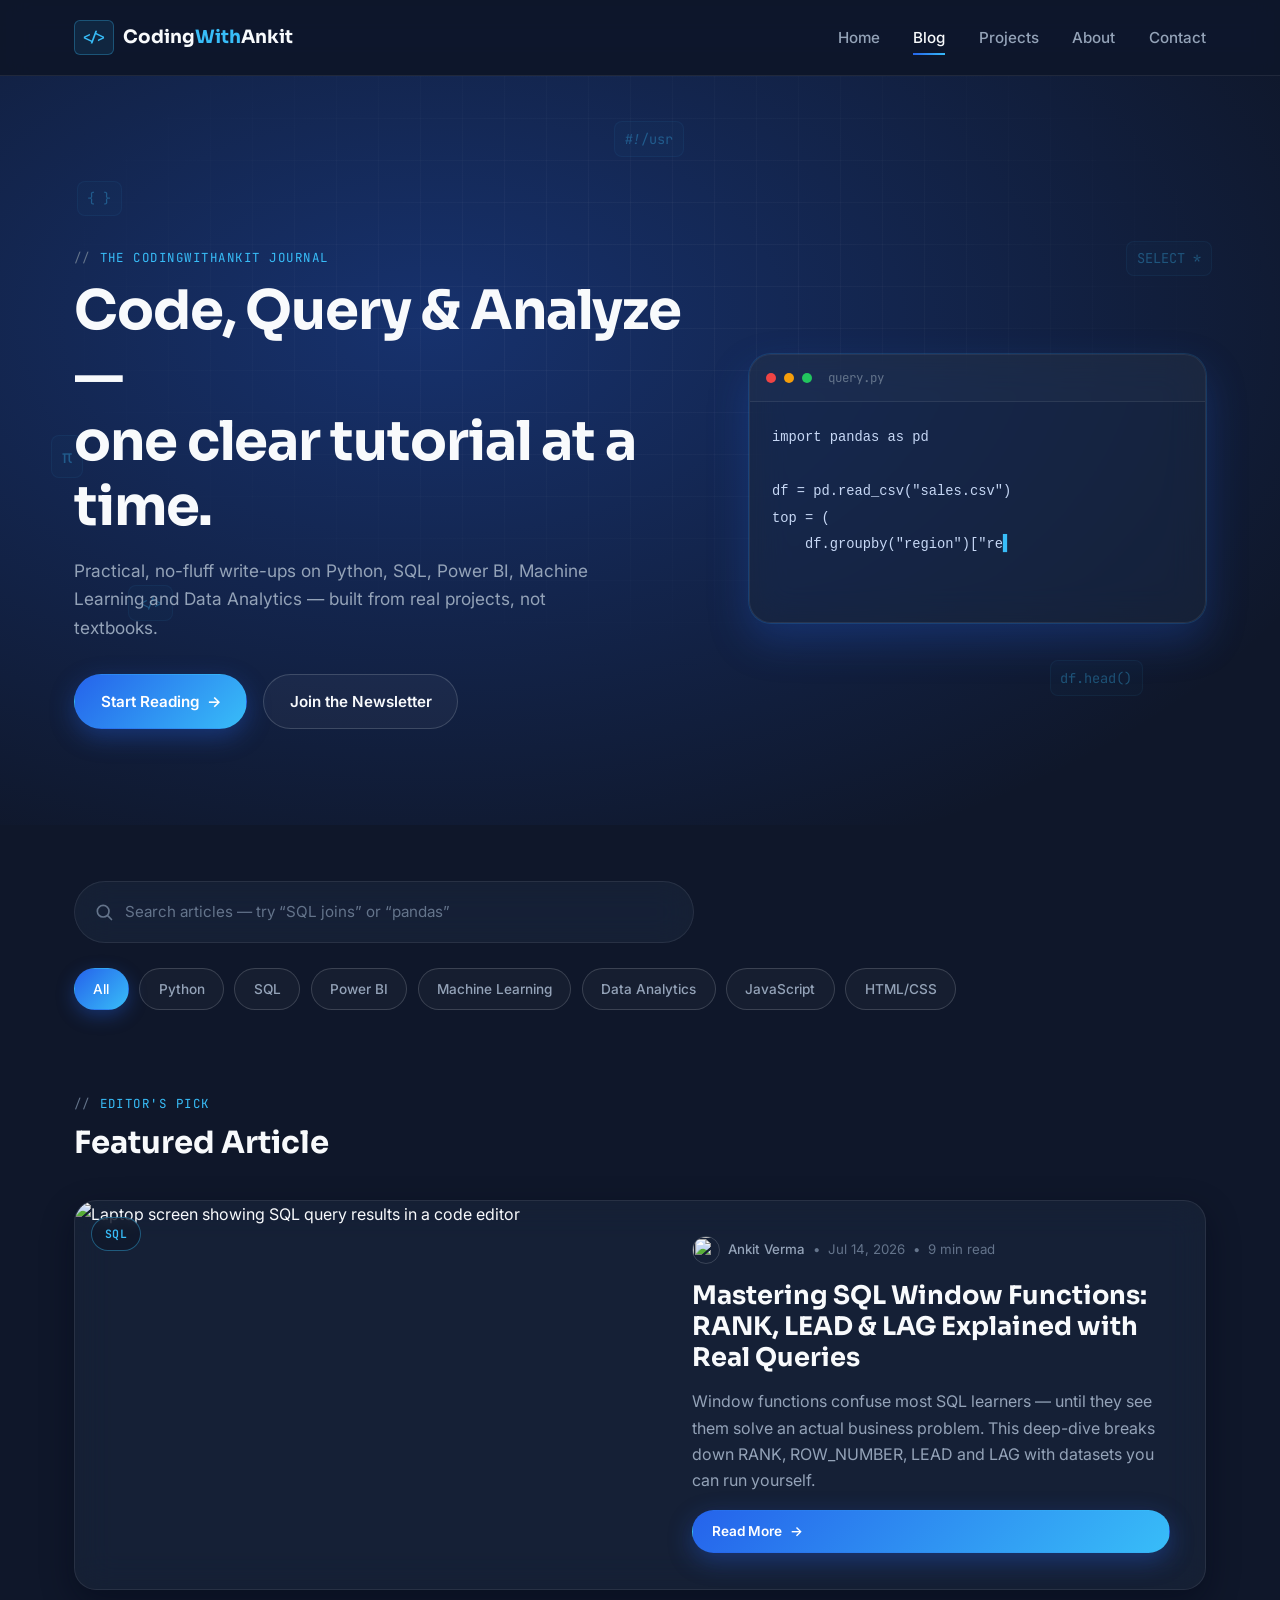
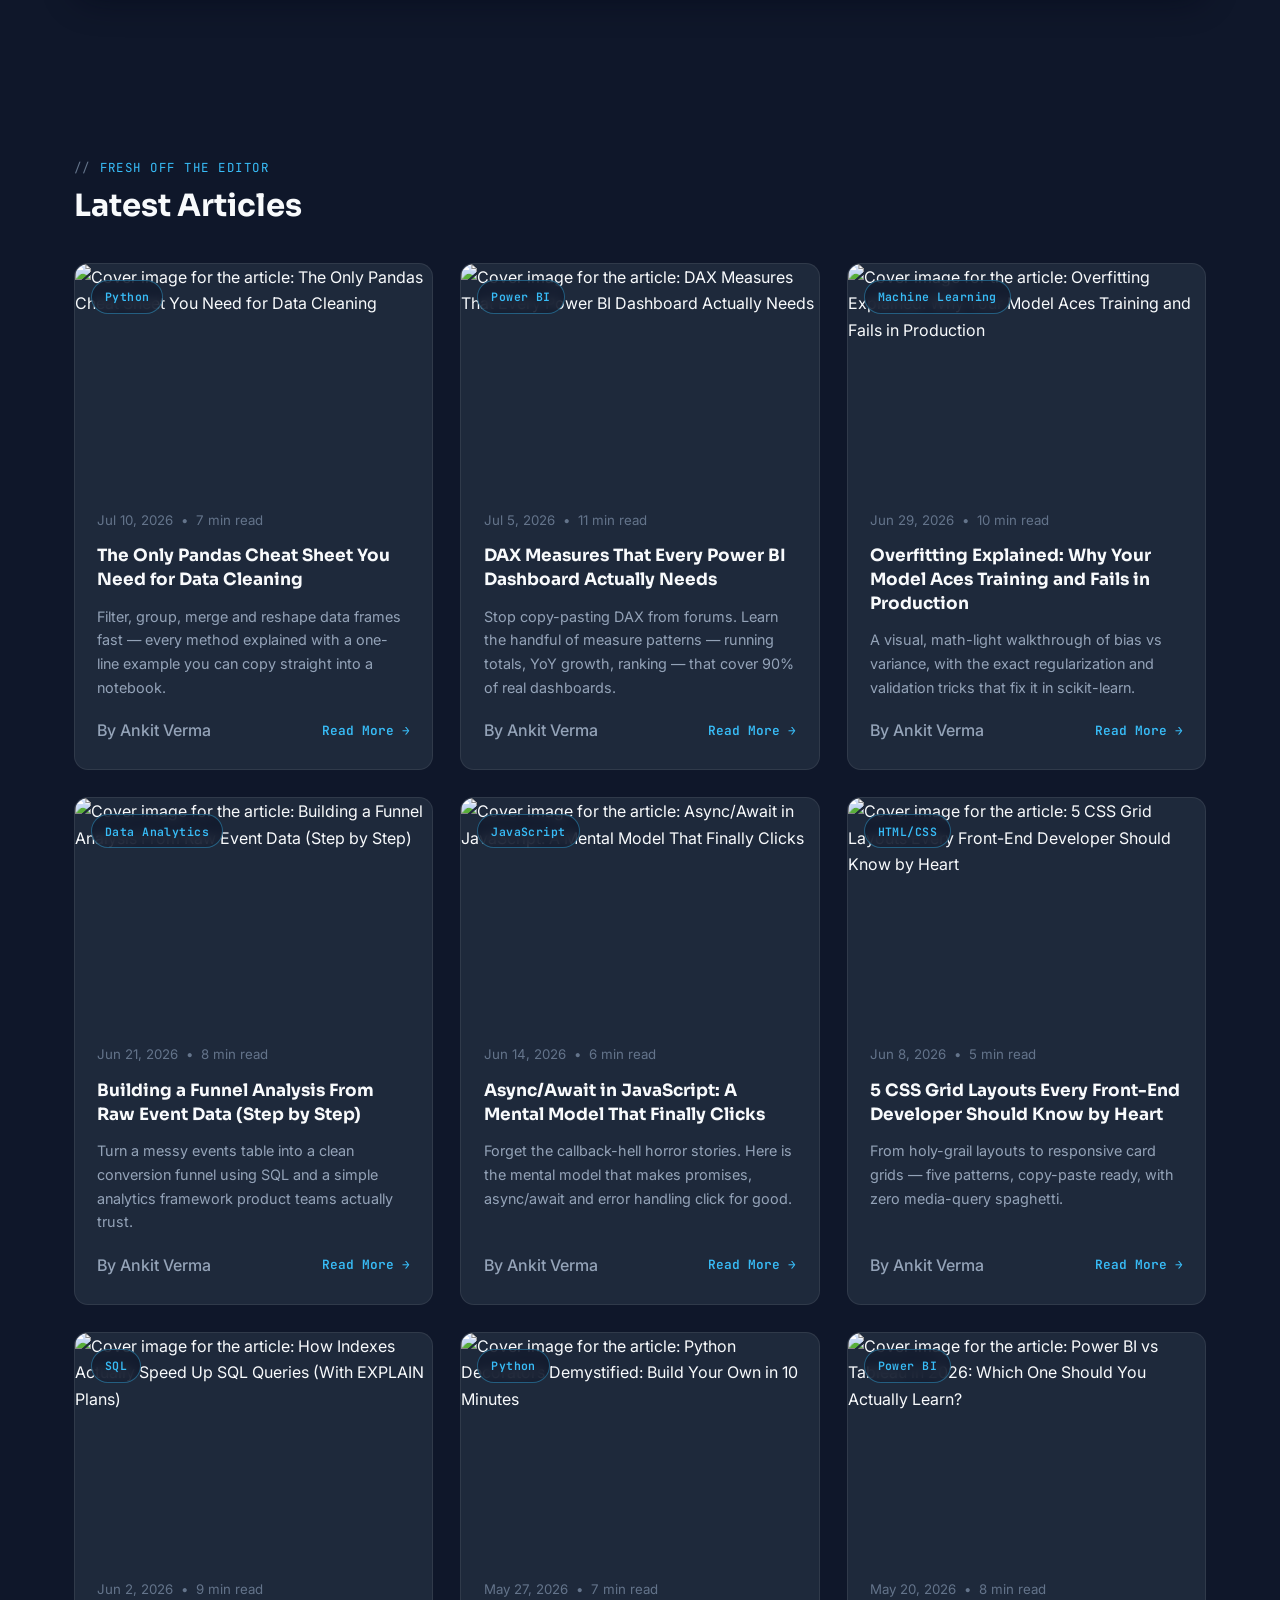
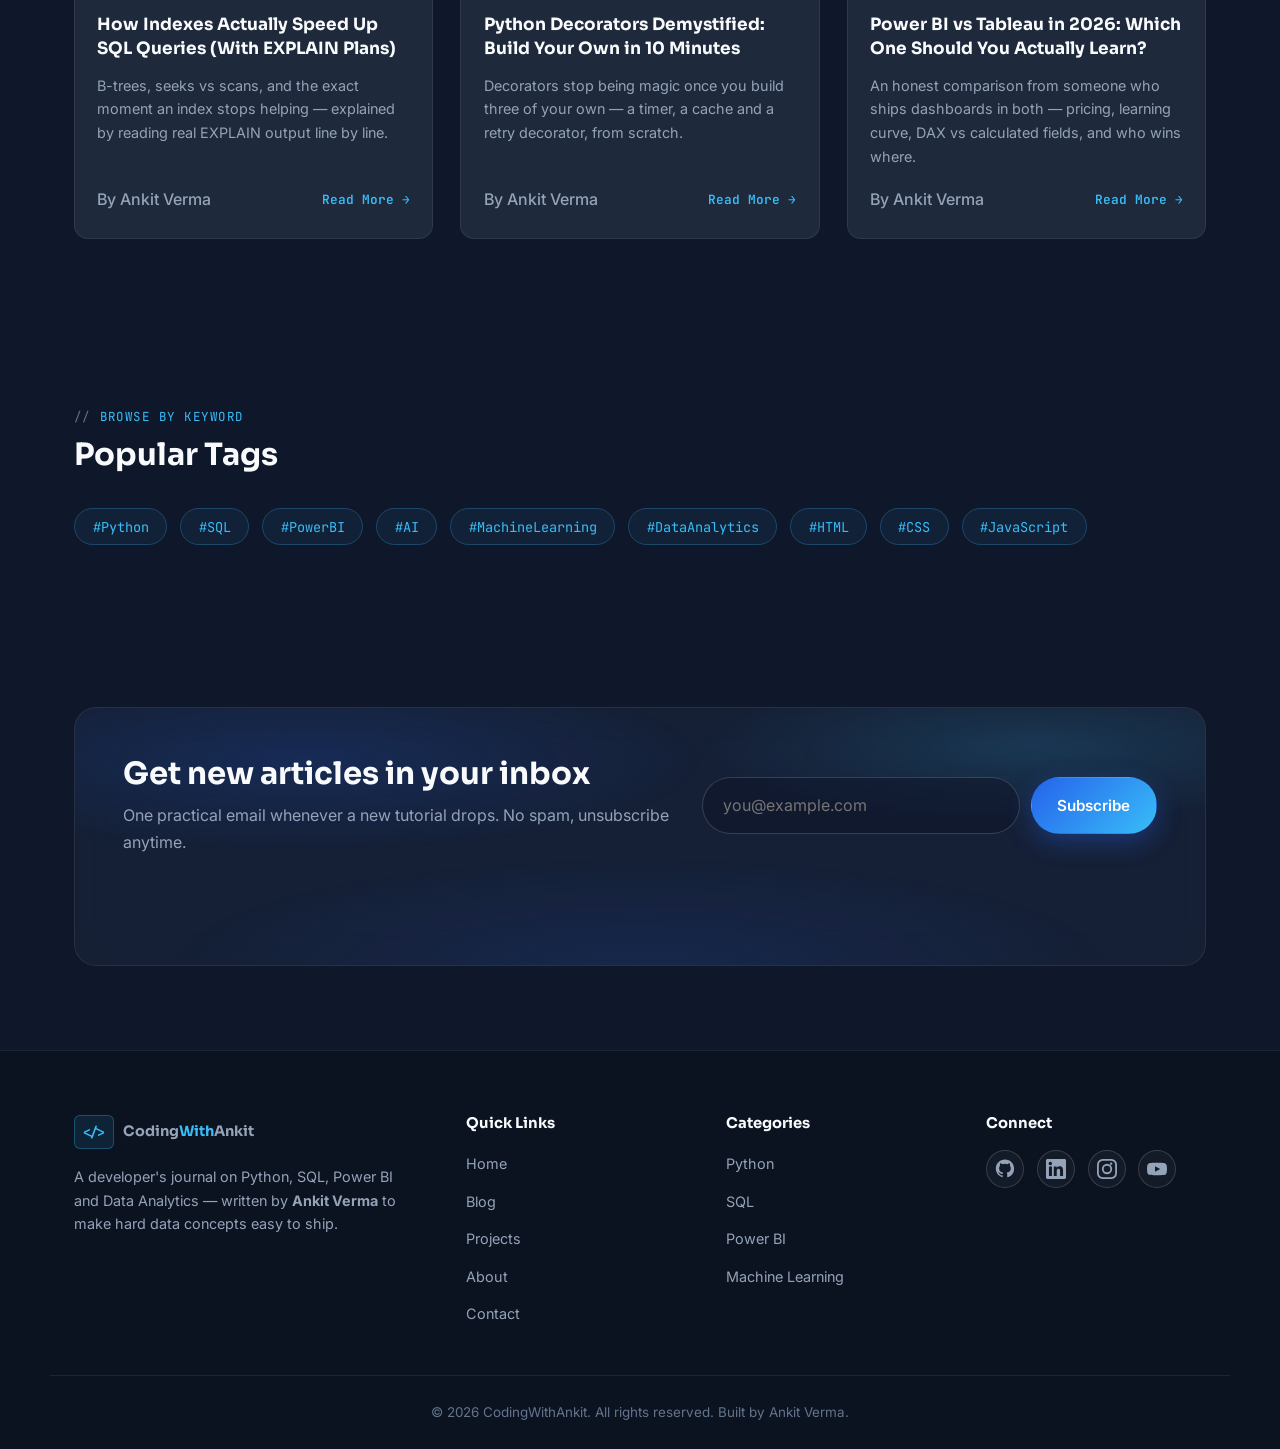
==== blog/index.html @ f90fdca0 "Add professional blog homepage with SEO optimization" ====
<!DOCTYPE html>
<html lang="en">
<head>
  <meta charset="UTF-8">
  <meta name="viewport" content="width=device-width, initial-scale=1.0">

  <!-- ============ Primary SEO ============ -->
  <title>CodingWithAnkit Blog — Python, SQL, Power BI & Data Analytics Tutorials</title>
  <meta name="description" content="CodingWithAnkit Blog by Ankit Verma — in-depth, practical tutorials on Python, SQL, Power BI, Machine Learning, Data Analytics, JavaScript and HTML/CSS for developers and data professionals.">
  <meta name="keywords" content="CodingWithAnkit, Ankit Verma, Python tutorials, SQL tutorials, Power BI, Machine Learning, Data Analytics, JavaScript, HTML CSS, coding blog, data science blog">
  <meta name="author" content="Ankit Verma">
  <meta name="robots" content="index, follow">
  <link rel="canonical" href="https://codingwithankit-portfolio.netlify.app/blog/">

  <!-- ============ Open Graph ============ -->
  <meta property="og:type" content="website">
  <meta property="og:site_name" content="CodingWithAnkit">
  <meta property="og:title" content="CodingWithAnkit Blog — Python, SQL, Power BI & Data Analytics Tutorials">
  <meta property="og:description" content="Practical, no-fluff tutorials on Python, SQL, Power BI, Machine Learning, Data Analytics, JavaScript and HTML/CSS — written by Ankit Verma.">
  <meta property="og:url" content="https://codingwithankit-portfolio.netlify.app/blog/">
  <meta property="og:image" content="https://codingwithankit-portfolio.netlify.app/images/og-image.png">
  <meta property="og:locale" content="en_US">

  <!-- ============ Twitter Cards ============ -->
  <meta name="twitter:card" content="summary_large_image">
  <meta name="twitter:title" content="CodingWithAnkit Blog — Python, SQL, Power BI & Data Analytics Tutorials">
  <meta name="twitter:description" content="Practical, no-fluff tutorials on Python, SQL, Power BI, Machine Learning, Data Analytics, JavaScript and HTML/CSS — written by Ankit Verma.">
  <meta name="twitter:image" content="https://codingwithankit-portfolio.netlify.app/assets/og-cover.jpg">

  <!-- ============ Schema Ready (JSON-LD) ============ -->
  <!-- Populate @graph with real post data at build time for rich results -->
  <script type="application/ld+json">
  {
    "@context": "https://schema.org",
    "@type": "Blog",
    "name": "CodingWithAnkit Blog",
    "url": "https://codingwithankit-portfolio.netlify.app/blog/",
    "author": {
      "@type": "Person",
      "name": "Ankit Verma"
    },
    "publisher": {
      "@type": "Organization",
      "name": "CodingWithAnkit",
      "url": "https://codingwithankit-portfolio.netlify.app"
    },
    "description": "Practical tutorials on Python, SQL, Power BI, Machine Learning, Data Analytics, JavaScript and HTML/CSS."
  }
  </script>

  <!-- ============ Fonts & Icons ============ -->
  <link rel="preconnect" href="https://fonts.googleapis.com">
  <link rel="preconnect" href="https://fonts.gstatic.com" crossorigin>
  <link href="https://fonts.googleapis.com/css2?family=Sora:wght@400;500;600;700;800&family=Inter:wght@400;500;600;700&family=JetBrains+Mono:wght@400;500;600&display=swap" rel="stylesheet">
  <link rel="icon" type="image/svg+xml" href="data:image/svg+xml,<svg xmlns=%22http://www.w3.org/2000/svg%22 viewBox=%220 0 100 100%22><text y=%22.9em%22 font-size=%2290%22>⌘</text></svg>">

  <link rel="stylesheet" href="style.css">
</head>
<body>

  <!-- Skip link for accessibility -->
  <a class="skip-link" href="#main-content">Skip to main content</a>

  <!-- ================= NAVBAR ================= -->
  <header class="navbar" id="navbar">
    <div class="navbar__inner container">
      <a href="../index.html" class="navbar__logo">
        <span class="navbar__logo-icon" aria-hidden="true">&lt;/&gt;</span>
        <span class="navbar__logo-text">Coding<span class="text-accent">With</span>Ankit</span>
      </a>

      <nav class="navbar__nav" id="primaryNav" aria-label="Primary">
        <ul class="navbar__menu">
          <li><a href="../index.html" class="navbar__link">Home</a></li>
          <li><a href="index.html" class="navbar__link is-active">Blog</a></li>
          <li><a href="../index.html#portfolio" class="navbar__link">Projects</a></li>
          <li><a href="../index.html#about" class="navbar__link">About</a></li>
          <li><a href="../index.html#contact" class="navbar__link">Contact</a></li>
        </ul>
      </nav>

      <button class="navbar__toggle" id="navToggle" aria-label="Toggle menu" aria-expanded="false" aria-controls="primaryNav">
        <span></span><span></span><span></span>
      </button>
    </div>
  </header>

  <main id="main-content">

    <!-- ================= HERO ================= -->
    <section class="hero" aria-labelledby="hero-heading">
      <div class="hero__bg" aria-hidden="true">
        <div class="hero__gradient"></div>
        <div class="hero__grid"></div>
        <span class="floating-icon fi-1" aria-hidden="true">{ }</span>
        <span class="floating-icon fi-2" aria-hidden="true">&lt;/&gt;</span>
        <span class="floating-icon fi-3" aria-hidden="true">SELECT *</span>
        <span class="floating-icon fi-4" aria-hidden="true">df.head()</span>
        <span class="floating-icon fi-5" aria-hidden="true">π</span>
        <span class="floating-icon fi-6" aria-hidden="true">#!/usr</span>
      </div>

      <div class="container hero__inner">
        <div class="hero__content">
          <p class="eyebrow reveal">The CodingWithAnkit Journal</p>
          <h1 id="hero-heading" class="hero__title reveal">
            Code, Query &amp; Analyze —<br> one clear tutorial at a time.
          </h1>
          <p class="hero__subtitle reveal">
            Practical, no-fluff write-ups on Python, SQL, Power BI, Machine Learning
            and Data Analytics — built from real projects, not textbooks.
          </p>
          <div class="hero__cta reveal">
            <a href="#latest" class="btn btn--primary">Start Reading <span aria-hidden="true">→</span></a>
            <a href="#newsletter" class="btn btn--ghost">Join the Newsletter</a>
          </div>
        </div>

        <div class="hero__panel reveal" aria-hidden="true">
          <div class="terminal glass">
            <div class="terminal__bar">
              <span class="dot dot--red"></span><span class="dot dot--yellow"></span><span class="dot dot--green"></span>
              <span class="terminal__title">query.py</span>
            </div>
            <pre class="terminal__body"><code id="typedCode"></code><span class="terminal__cursor">▌</span></pre>
          </div>
        </div>
      </div>
    </section>

    <!-- ================= SEARCH + CATEGORIES ================= -->
    <section class="explore container" aria-labelledby="explore-heading">
      <h2 id="explore-heading" class="visually-hidden">Search and filter articles</h2>

      <div class="search-bar glass">
        <svg class="search-bar__icon" width="20" height="20" viewBox="0 0 24 24" fill="none" aria-hidden="true">
          <circle cx="11" cy="11" r="7" stroke="currentColor" stroke-width="2"/>
          <path d="M21 21l-4.3-4.3" stroke="currentColor" stroke-width="2" stroke-linecap="round"/>
        </svg>
        <input type="search" id="searchInput" class="search-bar__input" placeholder="Search articles — try “SQL joins” or “pandas”"
               aria-label="Search blog posts">
        <button type="button" class="search-bar__clear" id="searchClear" aria-label="Clear search" hidden>&times;</button>
      </div>

      <div class="categories" id="categoryList" role="tablist" aria-label="Filter posts by category">
        <button class="category-chip is-active" data-category="all" role="tab" aria-selected="true">All</button>
        <button class="category-chip" data-category="python" role="tab" aria-selected="false">Python</button>
        <button class="category-chip" data-category="sql" role="tab" aria-selected="false">SQL</button>
        <button class="category-chip" data-category="powerbi" role="tab" aria-selected="false">Power BI</button>
        <button class="category-chip" data-category="ml" role="tab" aria-selected="false">Machine Learning</button>
        <button class="category-chip" data-category="analytics" role="tab" aria-selected="false">Data Analytics</button>
        <button class="category-chip" data-category="javascript" role="tab" aria-selected="false">JavaScript</button>
        <button class="category-chip" data-category="htmlcss" role="tab" aria-selected="false">HTML/CSS</button>
      </div>

      <p id="noResults" class="no-results" hidden>No articles match your search. Try a different keyword.</p>
    </section>

    <!-- ================= FEATURED POST ================= -->
    <section class="section featured container" aria-labelledby="featured-heading">
      <div class="section__head reveal">
        <p class="eyebrow">Editor's Pick</p>
        <h2 id="featured-heading" class="section__title">Featured Article</h2>
      </div>

      <article class="featured-card glass reveal">
        <a href="/blog/mastering-sql-window-functions/" class="featured-card__media">
          <img src="https://images.unsplash.com/photo-1544256718-3bcf237f3974?auto=format&fit=crop&w=1200&q=60"
               alt="Laptop screen showing SQL query results in a code editor" loading="lazy" width="1200" height="800">
          <span class="badge badge--category">SQL</span>
        </a>
        <div class="featured-card__body">
          <div class="post-meta">
            <span class="post-meta__author">
              <img class="avatar" src="https://api.dicebear.com/7.x/initials/svg?seed=Ankit%20Verma&backgroundColor=2563EB" alt="" loading="lazy" width="28" height="28">
              Ankit Verma
            </span>
            <span class="post-meta__dot" aria-hidden="true">•</span>
            <time class="post-meta__date" datetime="2026-07-14">Jul 14, 2026</time>
            <span class="post-meta__dot" aria-hidden="true">•</span>
            <span class="post-meta__read">9 min read</span>
          </div>
          <h3 class="featured-card__title">
            <a href="/blog/mastering-sql-window-functions/">Mastering SQL Window Functions: RANK, LEAD &amp; LAG Explained with Real Queries</a>
          </h3>
          <p class="featured-card__desc">
            Window functions confuse most SQL learners — until they see them solve an actual business
            problem. This deep-dive breaks down RANK, ROW_NUMBER, LEAD and LAG with datasets you can
            run yourself.
          </p>
          <a href="/blog/mastering-sql-window-functions/" class="btn btn--primary btn--sm">Read More <span aria-hidden="true">→</span></a>
        </div>
      </article>
    </section>

    <!-- ================= LATEST ARTICLES ================= -->
    <section class="section latest container" id="latest" aria-labelledby="latest-heading">
      <div class="section__head reveal">
        <p class="eyebrow">Fresh off the editor</p>
        <h2 id="latest-heading" class="section__title">Latest Articles</h2>
      </div>

      <div class="grid" id="postsGrid">
        <!-- Cards are rendered by script.js from the postData array for easy search/filter -->
      </div>
    </section>

    <!-- ================= POPULAR TAGS ================= -->
    <section class="section tags container" aria-labelledby="tags-heading">
      <div class="section__head reveal">
        <p class="eyebrow">Browse by keyword</p>
        <h2 id="tags-heading" class="section__title">Popular Tags</h2>
      </div>
      <ul class="tag-cloud reveal">
        <li><a class="tag" href="/blog/tag/python/">#Python</a></li>
        <li><a class="tag" href="/blog/tag/sql/">#SQL</a></li>
        <li><a class="tag" href="/blog/tag/powerbi/">#PowerBI</a></li>
        <li><a class="tag" href="/blog/tag/ai/">#AI</a></li>
        <li><a class="tag" href="/blog/tag/machine-learning/">#MachineLearning</a></li>
        <li><a class="tag" href="/blog/tag/data-analytics/">#DataAnalytics</a></li>
        <li><a class="tag" href="/blog/tag/html/">#HTML</a></li>
        <li><a class="tag" href="/blog/tag/css/">#CSS</a></li>
        <li><a class="tag" href="/blog/tag/javascript/">#JavaScript</a></li>
      </ul>
    </section>

    <!-- ================= NEWSLETTER ================= -->
    <section class="section newsletter container" id="newsletter" aria-labelledby="newsletter-heading">
      <div class="newsletter__card glass reveal">
        <div class="newsletter__text">
          <h2 id="newsletter-heading" class="section__title">Get new articles in your inbox</h2>
          <p>One practical email whenever a new tutorial drops. No spam, unsubscribe anytime.</p>
        </div>
        <form class="newsletter__form" id="newsletterForm" novalidate>
          <label for="newsletterEmail" class="visually-hidden">Email address</label>
          <input type="email" id="newsletterEmail" name="email" placeholder="you@example.com" required
                 autocomplete="email" aria-describedby="newsletterMsg">
          <button type="submit" class="btn btn--primary">Subscribe</button>
        </form>
        <p id="newsletterMsg" class="newsletter__msg" role="status" aria-live="polite"></p>
      </div>
    </section>

  </main>

  <!-- ================= FOOTER ================= -->
  <footer class="footer">
    <div class="container footer__grid">
      <div class="footer__col footer__about">
        <a href="../index.html" class="navbar__logo">
          <span class="navbar__logo-icon" aria-hidden="true">&lt;/&gt;</span>
          <span class="navbar__logo-text">Coding<span class="text-accent">With</span>Ankit</span>
        </a>
        <p>A developer's journal on Python, SQL, Power BI and Data Analytics — written by
          <strong>Ankit Verma</strong> to make hard data concepts easy to ship.</p>
      </div>

      <nav class="footer__col" aria-labelledby="footer-links-heading">
        <h3 id="footer-links-heading">Quick Links</h3>
        <ul>
          <li><a href="../index.html">Home</a></li>
          <li><a href="index.html">Blog</a></li>
          <li><a href="../index.html#portfolio">Projects</a></li>
          <li><a href="../index.html#about">About</a></li>
          <li><a href="../index.html#contact">Contact</a></li>
        </ul>
      </nav>

      <div class="footer__col">
        <h3>Categories</h3>
        <ul>
          <li><a href="/blog/tag/python/">Python</a></li>
          <li><a href="/blog/tag/sql/">SQL</a></li>
          <li><a href="/blog/tag/powerbi/">Power BI</a></li>
          <li><a href="/blog/tag/machine-learning/">Machine Learning</a></li>
        </ul>
      </div>

      <div class="footer__col">
        <h3>Connect</h3>
        <div class="footer__socials">
          <a href="https://github.com/CodingwithAnkit-tech" target="_blank" rel="noopener noreferrer" aria-label="GitHub">
            <svg width="20" height="20" viewBox="0 0 24 24" fill="currentColor" aria-hidden="true"><path d="M12 .5C5.73.5.98 5.24.98 11.52c0 4.84 3.14 8.94 7.49 10.39.55.1.75-.24.75-.53 0-.26-.01-.94-.02-1.85-3.05.66-3.7-1.47-3.7-1.47-.5-1.27-1.22-1.61-1.22-1.61-.99-.68.08-.67.08-.67 1.1.08 1.68 1.13 1.68 1.13.98 1.68 2.57 1.2 3.2.92.1-.71.38-1.2.7-1.48-2.44-.28-5-1.22-5-5.43 0-1.2.43-2.18 1.13-2.94-.11-.28-.49-1.4.11-2.92 0 0 .92-.3 3.02 1.12a10.5 10.5 0 0 1 5.5 0c2.1-1.42 3.02-1.12 3.02-1.12.6 1.52.22 2.64.11 2.92.7.76 1.13 1.74 1.13 2.94 0 4.22-2.57 5.15-5.02 5.42.39.34.74 1.02.74 2.06 0 1.49-.01 2.68-.01 3.05 0 .29.2.64.76.53 4.34-1.45 7.48-5.55 7.48-10.39C23.02 5.24 18.27.5 12 .5Z"/></svg>
          </a>
          <a href="https://www.linkedin.com/in/codingwithankit " target="_blank" rel="noopener noreferrer" aria-label="LinkedIn">
            <svg width="20" height="20" viewBox="0 0 24 24" fill="currentColor" aria-hidden="true"><path d="M20.45 20.45h-3.56v-5.57c0-1.33-.02-3.04-1.85-3.04-1.86 0-2.15 1.45-2.15 2.94v5.67H9.34V9h3.41v1.56h.05c.48-.9 1.64-1.85 3.38-1.85 3.61 0 4.28 2.38 4.28 5.47v6.27ZM5.34 7.43a2.07 2.07 0 1 1 0-4.13 2.07 2.07 0 0 1 0 4.13ZM7.12 20.45H3.56V9h3.56v11.45ZM22.22 0H1.77C.8 0 0 .78 0 1.75v20.5C0 23.22.8 24 1.77 24h20.45c.98 0 1.78-.78 1.78-1.75V1.75C24 .78 23.2 0 22.22 0Z"/></svg>
          </a>
          <a href="https://www.instagram.com/instaman_100" target="_blank" rel="noopener noreferrer" aria-label="Instagram">
            <svg width="20" height="20" viewBox="0 0 24 24" fill="currentColor" aria-hidden="true"><path d="M12 2.16c3.2 0 3.58.01 4.85.07 1.17.05 1.8.25 2.23.41.56.22.96.48 1.38.9.42.42.68.82.9 1.38.16.42.36 1.06.41 2.23.06 1.27.07 1.65.07 4.85s-.01 3.58-.07 4.85c-.05 1.17-.25 1.8-.41 2.23-.22.56-.48.96-.9 1.38-.42.42-.82.68-1.38.9-.42.16-1.06.36-2.23.41-1.27.06-1.64.07-4.85.07s-3.58-.01-4.85-.07c-1.17-.05-1.8-.25-2.23-.41a3.75 3.75 0 0 1-1.38-.9 3.75 3.75 0 0 1-.9-1.38c-.16-.42-.36-1.06-.41-2.23-.06-1.27-.07-1.65-.07-4.85s.01-3.58.07-4.85c.05-1.17.25-1.8.41-2.23.22-.56.48-.96.9-1.38.42-.42.82-.68 1.38-.9.42-.16 1.06-.36 2.23-.41 1.27-.06 1.65-.07 4.85-.07ZM12 0C8.74 0 8.33.01 7.05.07 5.78.13 4.9.33 4.14.63c-.8.31-1.48.72-2.15 1.4-.68.67-1.09 1.36-1.4 2.15-.3.76-.5 1.64-.56 2.91C.01 8.33 0 8.74 0 12s.01 3.67.07 4.95c.06 1.27.26 2.15.56 2.91.31.8.72 1.48 1.4 2.15.67.68 1.36 1.09 2.15 1.4.76.3 1.64.5 2.91.56C8.33 23.99 8.74 24 12 24s3.67-.01 4.95-.07c1.27-.06 2.15-.26 2.91-.56.8-.31 1.48-.72 2.15-1.4.68-.67 1.09-1.35 1.4-2.15.3-.76.5-1.64.56-2.91.06-1.28.07-1.69.07-4.95s-.01-3.67-.07-4.95c-.06-1.27-.26-2.15-.56-2.91a5.9 5.9 0 0 0-1.4-2.15A5.88 5.88 0 0 0 19.86.63c-.76-.3-1.64-.5-2.91-.56C15.67.01 15.26 0 12 0Zm0 5.84A6.16 6.16 0 1 0 12 18.16 6.16 6.16 0 0 0 12 5.84Zm0 10.16a4 4 0 1 1 0-8 4 4 0 0 1 0 8Zm6.41-10.4a1.44 1.44 0 1 1-2.88 0 1.44 1.44 0 0 1 2.88 0Z"/></svg>
          </a>
          <a href="https://www.youtube.com/@codingwithankit123" target="_blank" rel="noopener noreferrer" aria-label="YouTube">
            <svg width="20" height="20" viewBox="0 0 24 24" fill="currentColor" aria-hidden="true"><path d="M23.5 7.19a3.02 3.02 0 0 0-2.12-2.14C19.5 4.5 12 4.5 12 4.5s-7.5 0-9.38.55A3.02 3.02 0 0 0 .5 7.19 31.6 31.6 0 0 0 0 12a31.6 31.6 0 0 0 .5 4.81 3.02 3.02 0 0 0 2.12 2.14C4.5 19.5 12 19.5 12 19.5s7.5 0 9.38-.55a3.02 3.02 0 0 0 2.12-2.14A31.6 31.6 0 0 0 24 12a31.6 31.6 0 0 0-.5-4.81ZM9.6 15.4V8.6L15.8 12l-6.2 3.4Z"/></svg>
          </a>
        </div>
      </div>
    </div>

    <div class="footer__bottom container">
      <p>&copy; <span id="year"></span> CodingWithAnkit. All rights reserved. Built by Ankit Verma.</p>
    </div>
  </footer>

  <button id="backToTop" class="back-to-top" aria-label="Back to top" hidden>
    <svg width="20" height="20" viewBox="0 0 24 24" fill="none" aria-hidden="true"><path d="M12 19V5M5 12l7-7 7 7" stroke="currentColor" stroke-width="2.2" stroke-linecap="round" stroke-linejoin="round"/></svg>
  </button>

  <script src="script.js"></script>
</body>
</html>
---- blog/style.css ----
/* ==========================================================================
   CodingWithAnkit — Blog Home
   Vanilla CSS3 — Design tokens, layout, components, motion
   ========================================================================== */

/* ---------- Design Tokens ---------- */
:root{
  /* Brand palette */
  --bg:            #0F172A;
  --bg-soft:       #0B1220;
  --primary:       #2563EB;
  --primary-dim:   #1D4ED8;
  --accent:        #38BDF8;
  --card:          #1E293B;
  --card-hover:    #24324a;
  --text:          #F8FAFC;
  --text-muted:    #94A3B8;
  --text-faint:    #64748B;
  --border:        rgba(248,250,252,0.08);
  --border-strong: rgba(248,250,252,0.16);

  /* Gradients */
  --grad-primary: linear-gradient(135deg, var(--primary) 0%, var(--accent) 100%);
  --grad-hero: radial-gradient(60% 60% at 20% 20%, rgba(37,99,235,0.35) 0%, rgba(37,99,235,0) 60%),
               radial-gradient(50% 50% at 85% 15%, rgba(56,189,248,0.30) 0%, rgba(56,189,248,0) 60%),
               radial-gradient(70% 70% at 50% 100%, rgba(37,99,235,0.25) 0%, rgba(37,99,235,0) 60%);

  /* Typography */
  --font-display: 'Sora', 'Segoe UI', sans-serif;
  --font-body: 'Inter', 'Segoe UI', sans-serif;
  --font-mono: 'JetBrains Mono', 'Courier New', monospace;

  /* Shape & elevation */
  --radius-sm: 8px;
  --radius-md: 14px;
  --radius-lg: 22px;
  --radius-pill: 999px;
  --shadow-sm: 0 4px 14px rgba(2, 6, 23, 0.35);
  --shadow-md: 0 12px 32px rgba(2, 6, 23, 0.45);
  --shadow-glow: 0 0 0 1px rgba(56,189,248,0.15), 0 18px 40px rgba(37,99,235,0.25);

  /* Layout */
  --container-w: 1180px;
  --nav-h: 76px;

  /* Motion */
  --ease: cubic-bezier(.22,.9,.31,1);
  --t-fast: .2s;
  --t-med: .4s;
  --t-slow: .8s;
}

/* ---------- Reset ---------- */
*, *::before, *::after{ box-sizing: border-box; }
html{ scroll-behavior: smooth; }
body{
  margin: 0;
  background: var(--bg);
  color: var(--text);
  font-family: var(--font-body);
  font-size: 16px;
  line-height: 1.65;
  -webkit-font-smoothing: antialiased;
  overflow-x: hidden;
}
img{ max-width: 100%; display: block; }
a{ color: inherit; text-decoration: none; }
ul{ list-style: none; margin: 0; padding: 0; }
button, input{ font: inherit; color: inherit; }
h1,h2,h3,h4{ font-family: var(--font-display); font-weight: 700; line-height: 1.2; margin: 0; }
p{ margin: 0; }

@media (prefers-reduced-motion: reduce){
  *, *::before, *::after{
    animation-duration: 0.001ms !important;
    animation-iteration-count: 1 !important;
    transition-duration: 0.001ms !important;
    scroll-behavior: auto !important;
  }
}

:focus-visible{
  outline: 2px solid var(--accent);
  outline-offset: 3px;
  border-radius: 4px;
}

.visually-hidden{
  position: absolute; width: 1px; height: 1px; padding: 0; margin: -1px;
  overflow: hidden; clip: rect(0,0,0,0); white-space: nowrap; border: 0;
}

.skip-link{
  position: absolute; top: -100px; left: 1rem; z-index: 999;
  background: var(--primary); color: #fff; padding: .7rem 1.2rem;
  border-radius: var(--radius-sm); transition: top var(--t-fast) var(--ease);
}
.skip-link:focus{ top: 1rem; }

.container{
  max-width: var(--container-w);
  margin-inline: auto;
  padding-inline: 24px;
}

/* ---------- Glassmorphism ---------- */
.glass{
  background: rgba(30, 41, 59, 0.55);
  backdrop-filter: blur(18px) saturate(140%);
  -webkit-backdrop-filter: blur(18px) saturate(140%);
  border: 1px solid var(--border);
}

/* ---------- Buttons ---------- */
.btn{
  display: inline-flex; align-items: center; gap: .5rem;
  padding: .85rem 1.6rem;
  border-radius: var(--radius-pill);
  font-weight: 600;
  font-size: .95rem;
  border: 1px solid transparent;
  cursor: pointer;
  transition: transform var(--t-fast) var(--ease), box-shadow var(--t-fast) var(--ease), background var(--t-fast) var(--ease), border-color var(--t-fast) var(--ease);
  white-space: nowrap;
}
.btn--primary{
  background: var(--grad-primary);
  color: #fff;
  box-shadow: 0 8px 24px rgba(37,99,235,0.35);
}
.btn--primary:hover{ transform: translateY(-2px); box-shadow: 0 14px 32px rgba(37,99,235,0.45); }
.btn--ghost{
  background: rgba(248,250,252,0.04);
  color: var(--text);
  border-color: var(--border-strong);
}
.btn--ghost:hover{ background: rgba(248,250,252,0.09); border-color: var(--accent); transform: translateY(-2px); }
.btn--sm{ padding: .6rem 1.2rem; font-size: .85rem; }

/* ---------- Eyebrow / section head ---------- */
.eyebrow{
  font-family: var(--font-mono);
  font-size: .78rem;
  letter-spacing: .12em;
  text-transform: uppercase;
  color: var(--accent);
  margin: 0 0 .6rem;
}
.eyebrow::before{ content: "// "; color: var(--text-faint); }

.section{ padding-block: 84px; }
.section__head{ margin-bottom: 2.4rem; max-width: 640px; }
.section__title{ font-size: clamp(1.6rem, 2.4vw, 2.1rem); }
.text-accent{ color: var(--accent); }

/* ==========================================================================
   NAVBAR
   ========================================================================== */
.navbar{
  position: sticky; top: 0; z-index: 100;
  height: var(--nav-h);
  display: flex; align-items: center;
  background: rgba(15, 23, 42, 0.72);
  backdrop-filter: blur(14px) saturate(140%);
  -webkit-backdrop-filter: blur(14px) saturate(140%);
  border-bottom: 1px solid var(--border);
  transition: background var(--t-fast) var(--ease), border-color var(--t-fast) var(--ease);
}
.navbar.is-scrolled{ background: rgba(11, 18, 32, 0.9); box-shadow: var(--shadow-sm); }

.navbar__inner{ display: flex; align-items: center; justify-content: space-between; width: 100%; }

.navbar__logo{ display: inline-flex; align-items: center; gap: .55rem; font-family: var(--font-display); font-weight: 700; font-size: 1.15rem; }
.navbar__logo-icon{
  font-family: var(--font-mono);
  font-size: .85rem;
  color: var(--accent);
  background: rgba(56,189,248,0.1);
  border: 1px solid rgba(56,189,248,0.3);
  padding: .3rem .45rem;
  border-radius: 6px;
}

.navbar__menu{ display: flex; align-items: center; gap: 2.1rem; }
.navbar__link{
  position: relative;
  font-size: .95rem; font-weight: 500; color: var(--text-muted);
  padding-block: 6px;
  transition: color var(--t-fast) var(--ease);
}
.navbar__link::after{
  content: ""; position: absolute; left: 0; bottom: -2px; height: 2px; width: 0;
  background: var(--grad-primary); transition: width var(--t-fast) var(--ease);
}
.navbar__link:hover, .navbar__link.is-active{ color: var(--text); }
.navbar__link:hover::after, .navbar__link.is-active::after{ width: 100%; }

.navbar__toggle{
  display: none; flex-direction: column; justify-content: center; gap: 5px;
  width: 40px; height: 40px; background: none; border: none; cursor: pointer;
}
.navbar__toggle span{
  display: block; width: 22px; height: 2px; background: var(--text);
  border-radius: 2px; transition: transform var(--t-fast) var(--ease), opacity var(--t-fast) var(--ease);
}
.navbar__toggle[aria-expanded="true"] span:nth-child(1){ transform: translateY(7px) rotate(45deg); }
.navbar__toggle[aria-expanded="true"] span:nth-child(2){ opacity: 0; }
.navbar__toggle[aria-expanded="true"] span:nth-child(3){ transform: translateY(-7px) rotate(-45deg); }

/* ==========================================================================
   HERO
   ========================================================================== */
.hero{
  position: relative;
  padding-top: calc(96px + var(--nav-h));
  padding-bottom: 96px;
  overflow: hidden;
}
.hero__bg{ position: absolute; inset: 0; z-index: 0; }
.hero__gradient{
  position: absolute; inset: -10%;
  background: var(--grad-hero);
  background-size: 180% 180%;
  animation: gradientDrift 16s ease-in-out infinite;
}
@keyframes gradientDrift{
  0%, 100%{ background-position: 0% 0%; }
  50%{ background-position: 100% 100%; }
}
.hero__grid{
  position: absolute; inset: 0;
  background-image:
    linear-gradient(rgba(248,250,252,0.035) 1px, transparent 1px),
    linear-gradient(90deg, rgba(248,250,252,0.035) 1px, transparent 1px);
  background-size: 42px 42px;
  mask-image: radial-gradient(60% 60% at 50% 30%, #000 20%, transparent 85%);
}

.floating-icon{
  position: absolute;
  font-family: var(--font-mono);
  font-size: .85rem;
  color: var(--accent);
  opacity: .35;
  background: rgba(56,189,248,0.06);
  border: 1px solid rgba(56,189,248,0.18);
  padding: .35rem .6rem;
  border-radius: 8px;
  animation: floatIcon 7s ease-in-out infinite;
}
.fi-1{ top: 14%; left: 6%; animation-delay: 0s; }
.fi-2{ top: 68%; left: 10%; animation-delay: 1.2s; }
.fi-3{ top: 22%; left: 88%; animation-delay: .6s; }
.fi-4{ top: 78%; left: 82%; animation-delay: 2s; }
.fi-5{ top: 48%; left: 4%; animation-delay: 1.6s; font-size: 1.1rem; }
.fi-6{ top: 6%; left: 48%; animation-delay: 2.4s; }
@keyframes floatIcon{
  0%, 100%{ transform: translateY(0) rotate(0deg); }
  50%{ transform: translateY(-16px) rotate(-2deg); }
}

.hero__inner{
  position: relative; z-index: 1;
  display: grid; grid-template-columns: 1.15fr .85fr; gap: 3.5rem;
  align-items: center;
}
.hero__title{
  font-size: clamp(2.2rem, 4.4vw, 3.4rem);
  letter-spacing: -0.02em;
  margin-bottom: 1.1rem;
}
.hero__subtitle{
  font-size: 1.08rem; color: var(--text-muted); max-width: 520px; margin-bottom: 2rem;
}
.hero__cta{ display: flex; gap: 1rem; flex-wrap: wrap; }

/* Terminal / signature element */
.terminal{
  border-radius: var(--radius-lg);
  box-shadow: var(--shadow-glow);
  overflow: hidden;
  animation: floatIcon 8s ease-in-out infinite;
}
.terminal__bar{
  display: flex; align-items: center; gap: 8px;
  padding: .8rem 1rem;
  border-bottom: 1px solid var(--border);
  background: rgba(255,255,255,0.02);
}
.dot{ width: 10px; height: 10px; border-radius: 50%; display: inline-block; }
.dot--red{ background: #EF4444; } .dot--yellow{ background: #F59E0B; } .dot--green{ background: #22C55E; }
.terminal__title{ margin-left: .5rem; font-family: var(--font-mono); font-size: .78rem; color: var(--text-faint); }
.terminal__body{
  margin: 0; padding: 1.4rem 1.4rem 2rem;
  font-family: var(--font-mono); font-size: .86rem; line-height: 1.8;
  color: #C7D8F5; min-height: 220px; white-space: pre-wrap; word-break: break-word;
}
.terminal__cursor{ color: var(--accent); animation: blink 1s step-start infinite; }
@keyframes blink{ 50%{ opacity: 0; } }

/* ==========================================================================
   SEARCH + CATEGORIES
   ========================================================================== */
.explore{ padding-top: 56px; display: flex; flex-direction: column; gap: 1.6rem; }

.search-bar{
  display: flex; align-items: center; gap: .7rem;
  border-radius: var(--radius-pill);
  padding: .2rem .4rem .2rem 1.2rem;
  max-width: 620px;
  transition: border-color var(--t-fast) var(--ease), box-shadow var(--t-fast) var(--ease);
}
.search-bar:focus-within{ border-color: var(--accent); box-shadow: 0 0 0 4px rgba(56,189,248,0.12); }
.search-bar__icon{ color: var(--text-faint); flex-shrink: 0; }
.search-bar__input{
  flex: 1; background: none; border: none; outline: none;
  color: var(--text); padding: .9rem 0; font-size: .95rem;
}
.search-bar__input::placeholder{ color: var(--text-faint); }
.search-bar__clear{
  background: rgba(248,250,252,0.08); border: none; color: var(--text-muted);
  width: 30px; height: 30px; border-radius: 50%; cursor: pointer; font-size: 1.1rem; line-height: 1;
  transition: background var(--t-fast) var(--ease);
}
.search-bar__clear:hover{ background: rgba(248,250,252,0.16); }

.categories{ display: flex; flex-wrap: wrap; gap: .65rem; }
.category-chip{
  background: rgba(248,250,252,0.03);
  border: 1px solid var(--border-strong);
  color: var(--text-muted);
  padding: .55rem 1.15rem;
  border-radius: var(--radius-pill);
  font-size: .85rem; font-weight: 500;
  cursor: pointer;
  transition: all var(--t-fast) var(--ease);
}
.category-chip:hover{ color: var(--text); border-color: var(--accent); }
.category-chip.is-active{
  background: var(--grad-primary); color: #fff; border-color: transparent;
  box-shadow: 0 6px 18px rgba(37,99,235,0.35);
}

.no-results{ color: var(--text-muted); font-style: italic; padding-block: 1.5rem; }

/* ==========================================================================
   FEATURED CARD
   ========================================================================== */
.featured-card{
  display: grid; grid-template-columns: 1.05fr 1fr;
  border-radius: var(--radius-lg);
  overflow: hidden;
  box-shadow: var(--shadow-md);
  transition: transform var(--t-med) var(--ease), box-shadow var(--t-med) var(--ease);
}
.featured-card:hover{ transform: translateY(-4px); box-shadow: var(--shadow-glow); }
.featured-card__media{ position: relative; display: block; min-height: 280px; }
.featured-card__media img{ width: 100%; height: 100%; object-fit: cover; }
.badge{
  position: absolute; top: 1rem; left: 1rem;
  font-family: var(--font-mono); font-size: .72rem; font-weight: 600; letter-spacing: .04em;
  padding: .4rem .8rem; border-radius: var(--radius-pill);
  background: rgba(15,23,42,0.75); color: var(--accent); border: 1px solid rgba(56,189,248,0.4);
  backdrop-filter: blur(6px);
}
.featured-card__body{ padding: 2.2rem; display: flex; flex-direction: column; gap: 1rem; }
.featured-card__title{ font-size: clamp(1.25rem, 2vw, 1.6rem); }
.featured-card__title a:hover{ color: var(--accent); }
.featured-card__desc{ color: var(--text-muted); }

.post-meta{ display: flex; align-items: center; flex-wrap: wrap; gap: .5rem; font-size: .83rem; color: var(--text-faint); }
.post-meta__author{ display: flex; align-items: center; gap: .5rem; color: var(--text-muted); font-weight: 500; }
.avatar{ width: 28px; height: 28px; border-radius: 50%; border: 1px solid var(--border-strong); }

/* ==========================================================================
   ARTICLES GRID
   ========================================================================== */
.grid{ display: grid; grid-template-columns: repeat(3, 1fr); gap: 1.7rem; }

.card{
  background: var(--card);
  border: 1px solid var(--border);
  border-radius: var(--radius-md);
  overflow: hidden;
  display: flex; flex-direction: column;
  transition: transform var(--t-med) var(--ease), box-shadow var(--t-med) var(--ease), border-color var(--t-med) var(--ease), background var(--t-med) var(--ease);
}
.card:hover{
  transform: translateY(-6px);
  box-shadow: var(--shadow-glow);
  border-color: rgba(56,189,248,0.3);
  background: var(--card-hover);
}
.card__media{ position: relative; aspect-ratio: 16/10; overflow: hidden; }
.card__media img{ width: 100%; height: 100%; object-fit: cover; transition: transform var(--t-slow) var(--ease); }
.card:hover .card__media img{ transform: scale(1.08); }

.card__body{ padding: 1.4rem 1.4rem 1.6rem; display: flex; flex-direction: column; gap: .8rem; flex: 1; }
.card__title{ font-size: 1.06rem; line-height: 1.4; }
.card__title a{ transition: color var(--t-fast) var(--ease); }
.card:hover .card__title a{ color: var(--accent); }
.card__desc{ color: var(--text-muted); font-size: .9rem; flex: 1; }
.card__footer{ display: flex; align-items: center; justify-content: space-between; margin-top: .3rem; }
.card__readmore{
  font-family: var(--font-mono); font-size: .8rem; font-weight: 600; color: var(--accent);
  display: inline-flex; align-items: center; gap: .3rem;
  transition: gap var(--t-fast) var(--ease);
}
.card__readmore:hover{ gap: .55rem; }

/* ==========================================================================
   TAGS
   ========================================================================== */
.tag-cloud{ display: flex; flex-wrap: wrap; gap: .8rem; }
.tag{
  font-family: var(--font-mono);
  font-size: .85rem;
  color: var(--accent);
  background: rgba(56,189,248,0.06);
  border: 1px solid rgba(56,189,248,0.25);
  padding: .55rem 1.1rem;
  border-radius: var(--radius-pill);
  transition: all var(--t-fast) var(--ease);
}
.tag:hover{ background: var(--grad-primary); color: #fff; border-color: transparent; transform: translateY(-2px); }

/* ==========================================================================
   NEWSLETTER
   ========================================================================== */
.newsletter__card{
  border-radius: var(--radius-lg);
  padding: 3rem;
  display: grid;
  grid-template-columns: 1.2fr 1fr;
  gap: 2rem;
  align-items: center;
  position: relative;
  overflow: hidden;
}
.newsletter__card::before{
  content: "";
  position: absolute; inset: 0;
  background: var(--grad-hero);
  opacity: .5; z-index: -1;
}
.newsletter__text p{ color: var(--text-muted); margin-top: .6rem; }
.newsletter__form{ display: flex; gap: .7rem; flex-wrap: wrap; }
.newsletter__form input{
  flex: 1; min-width: 200px;
  background: rgba(15,23,42,0.55);
  border: 1px solid var(--border-strong);
  border-radius: var(--radius-pill);
  padding: .9rem 1.3rem;
  color: var(--text);
  outline: none;
  transition: border-color var(--t-fast) var(--ease), box-shadow var(--t-fast) var(--ease);
}
.newsletter__form input:focus{ border-color: var(--accent); box-shadow: 0 0 0 4px rgba(56,189,248,0.12); }
.newsletter__form input.is-invalid{ border-color: #EF4444; box-shadow: 0 0 0 4px rgba(239,68,68,0.12); }
.newsletter__msg{ grid-column: 1 / -1; font-size: .88rem; margin-top: .8rem; min-height: 1.2em; }
.newsletter__msg.success{ color: #4ADE80; }
.newsletter__msg.error{ color: #F87171; }

/* ==========================================================================
   FOOTER
   ========================================================================== */
.footer{ border-top: 1px solid var(--border); padding-top: 64px; background: var(--bg-soft); }
.footer__grid{
  display: grid; grid-template-columns: 1.6fr 1fr 1fr 1fr; gap: 2.5rem;
  padding-bottom: 48px;
}
.footer__about p{ color: var(--text-muted); font-size: .9rem; margin-top: 1rem; max-width: 340px; }
.footer__col h3{ font-size: .92rem; margin-bottom: 1.1rem; color: var(--text); }
.footer__col ul{ display: flex; flex-direction: column; gap: .7rem; }
.footer__col a{ color: var(--text-muted); font-size: .9rem; transition: color var(--t-fast) var(--ease); }
.footer__col a:hover{ color: var(--accent); }
.footer__socials{ display: flex; gap: .8rem; }
.footer__socials a{
  width: 38px; height: 38px; border-radius: 50%; display: inline-flex; align-items: center; justify-content: center;
  background: rgba(248,250,252,0.04); border: 1px solid var(--border-strong); color: var(--text-muted);
  transition: all var(--t-fast) var(--ease);
}
.footer__socials a:hover{ color: #fff; background: var(--grad-primary); border-color: transparent; transform: translateY(-3px); }
.footer__bottom{
  border-top: 1px solid var(--border);
  padding-block: 1.6rem;
  text-align: center;
  font-size: .84rem;
  color: var(--text-faint);
}

/* ==========================================================================
   BACK TO TOP
   ========================================================================== */
.back-to-top{
  position: fixed; bottom: 28px; right: 28px; z-index: 90;
  width: 46px; height: 46px; border-radius: 50%;
  background: var(--grad-primary); color: #fff; border: none; cursor: pointer;
  display: flex; align-items: center; justify-content: center;
  box-shadow: var(--shadow-md);
  opacity: 0; transform: translateY(10px);
  transition: opacity var(--t-fast) var(--ease), transform var(--t-fast) var(--ease);
}
.back-to-top.is-visible{ opacity: 1; transform: translateY(0); }
.back-to-top:hover{ transform: translateY(-4px); }

/* ==========================================================================
   REVEAL ANIMATIONS
   ========================================================================== */
.reveal{
  opacity: 0;
  transform: translateY(22px);
  transition: opacity var(--t-slow) var(--ease), transform var(--t-slow) var(--ease);
}
.reveal.is-visible{ opacity: 1; transform: translateY(0); }

.hero__content .reveal, .hero__panel.reveal{ transition-delay: .1s; }

/* ==========================================================================
   RESPONSIVE
   ========================================================================== */
@media (max-width: 1024px){
  .grid{ grid-template-columns: repeat(2, 1fr); }
  .hero__inner{ grid-template-columns: 1fr; }
  .hero__panel{ max-width: 520px; }
  .featured-card{ grid-template-columns: 1fr; }
  .footer__grid{ grid-template-columns: 1fr 1fr; }
}

@media (max-width: 760px){
  .navbar__nav{
    position: fixed; inset: var(--nav-h) 0 0 auto;
    width: min(78vw, 320px); height: calc(100vh - var(--nav-h));
    background: rgba(11,18,32,0.98);
    backdrop-filter: blur(20px);
    border-left: 1px solid var(--border);
    transform: translateX(100%);
    transition: transform var(--t-med) var(--ease);
    padding: 2rem 1.6rem;
  }
  .navbar__nav.is-open{ transform: translateX(0); }
  .navbar__menu{ flex-direction: column; align-items: flex-start; gap: 1.5rem; }
  .navbar__toggle{ display: flex; }

  .grid{ grid-template-columns: 1fr; }
  .categories{ overflow-x: auto; flex-wrap: nowrap; padding-bottom: .4rem; }
  .newsletter__card{ grid-template-columns: 1fr; padding: 2rem; }
  .newsletter__form{ flex-direction: column; }
  .newsletter__form button{ width: 100%; justify-content: center; }
  .footer__grid{ grid-template-columns: 1fr; }
  .section{ padding-block: 56px; }
}

@media (max-width: 460px){
  .hero{ padding-top: calc(64px + var(--nav-h)); }
  .hero__cta{ flex-direction: column; align-items: stretch; }
  .hero__cta .btn{ justify-content: center; }
}
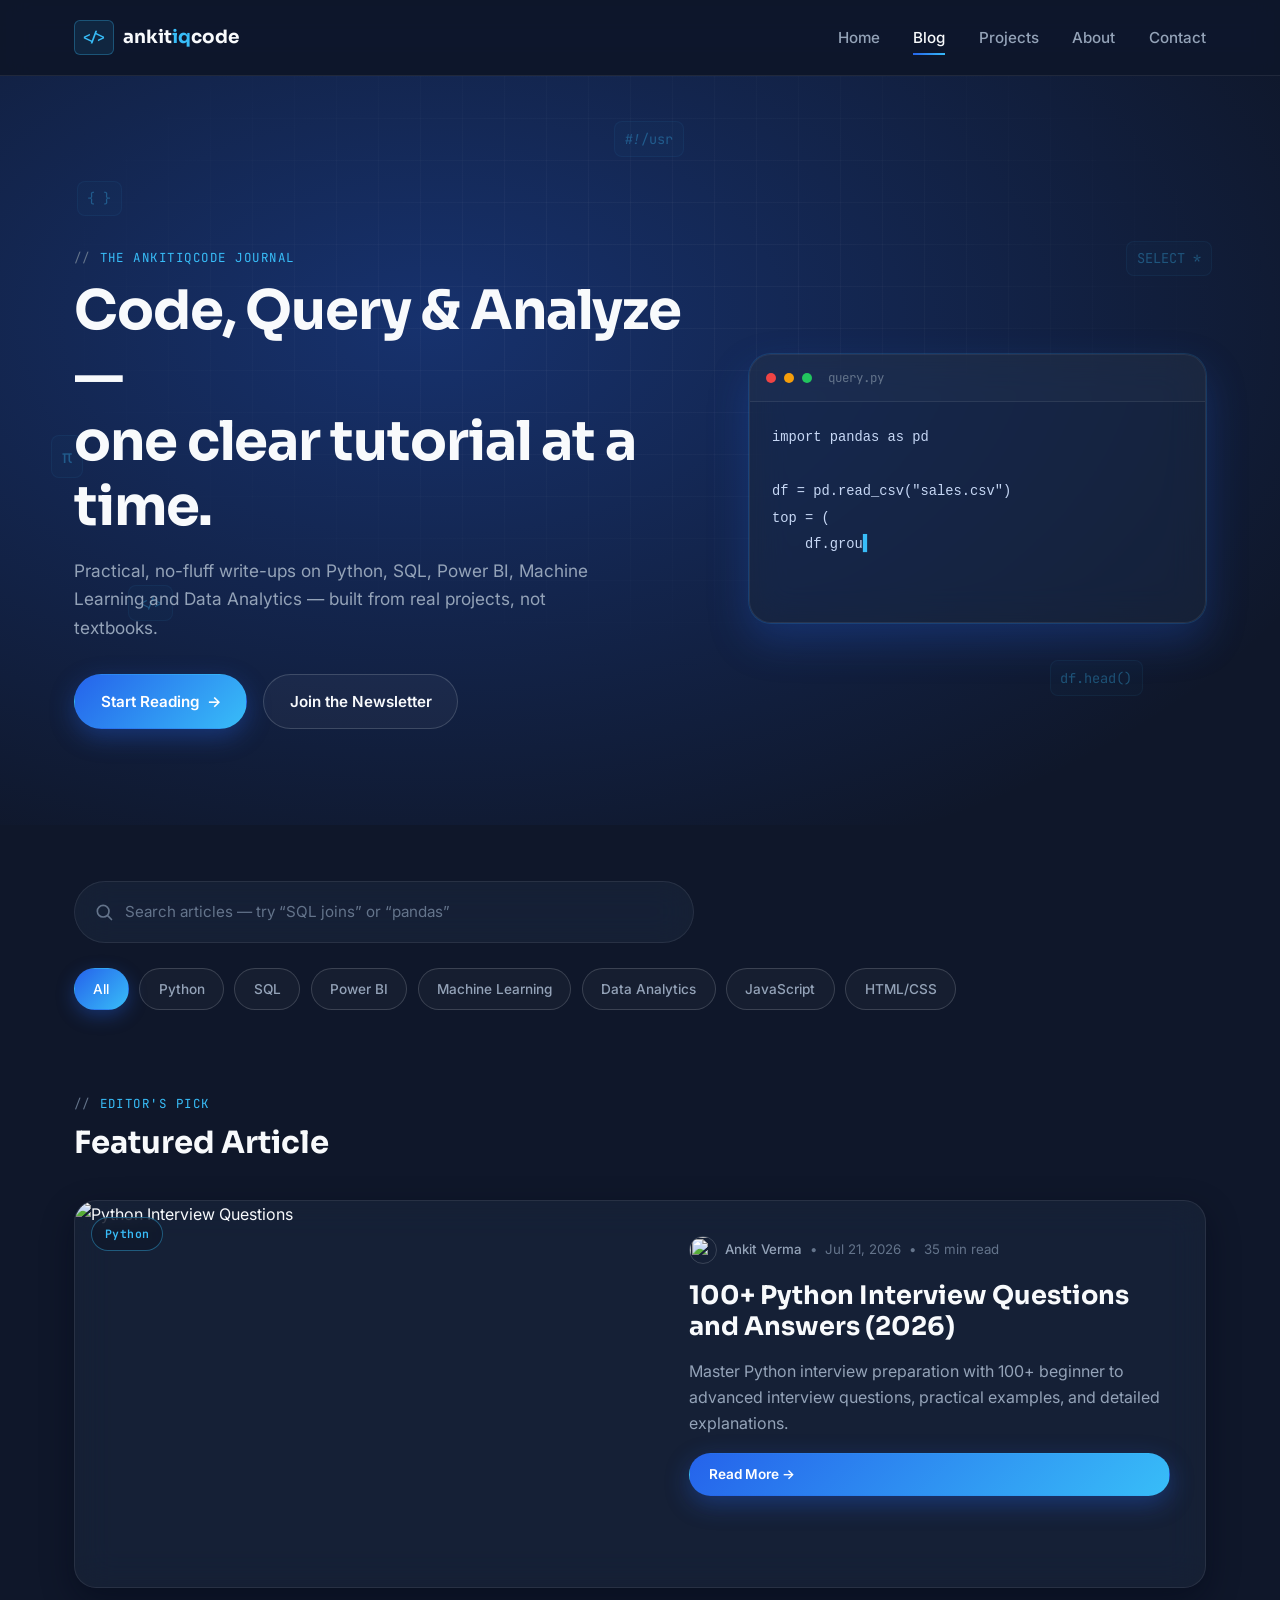
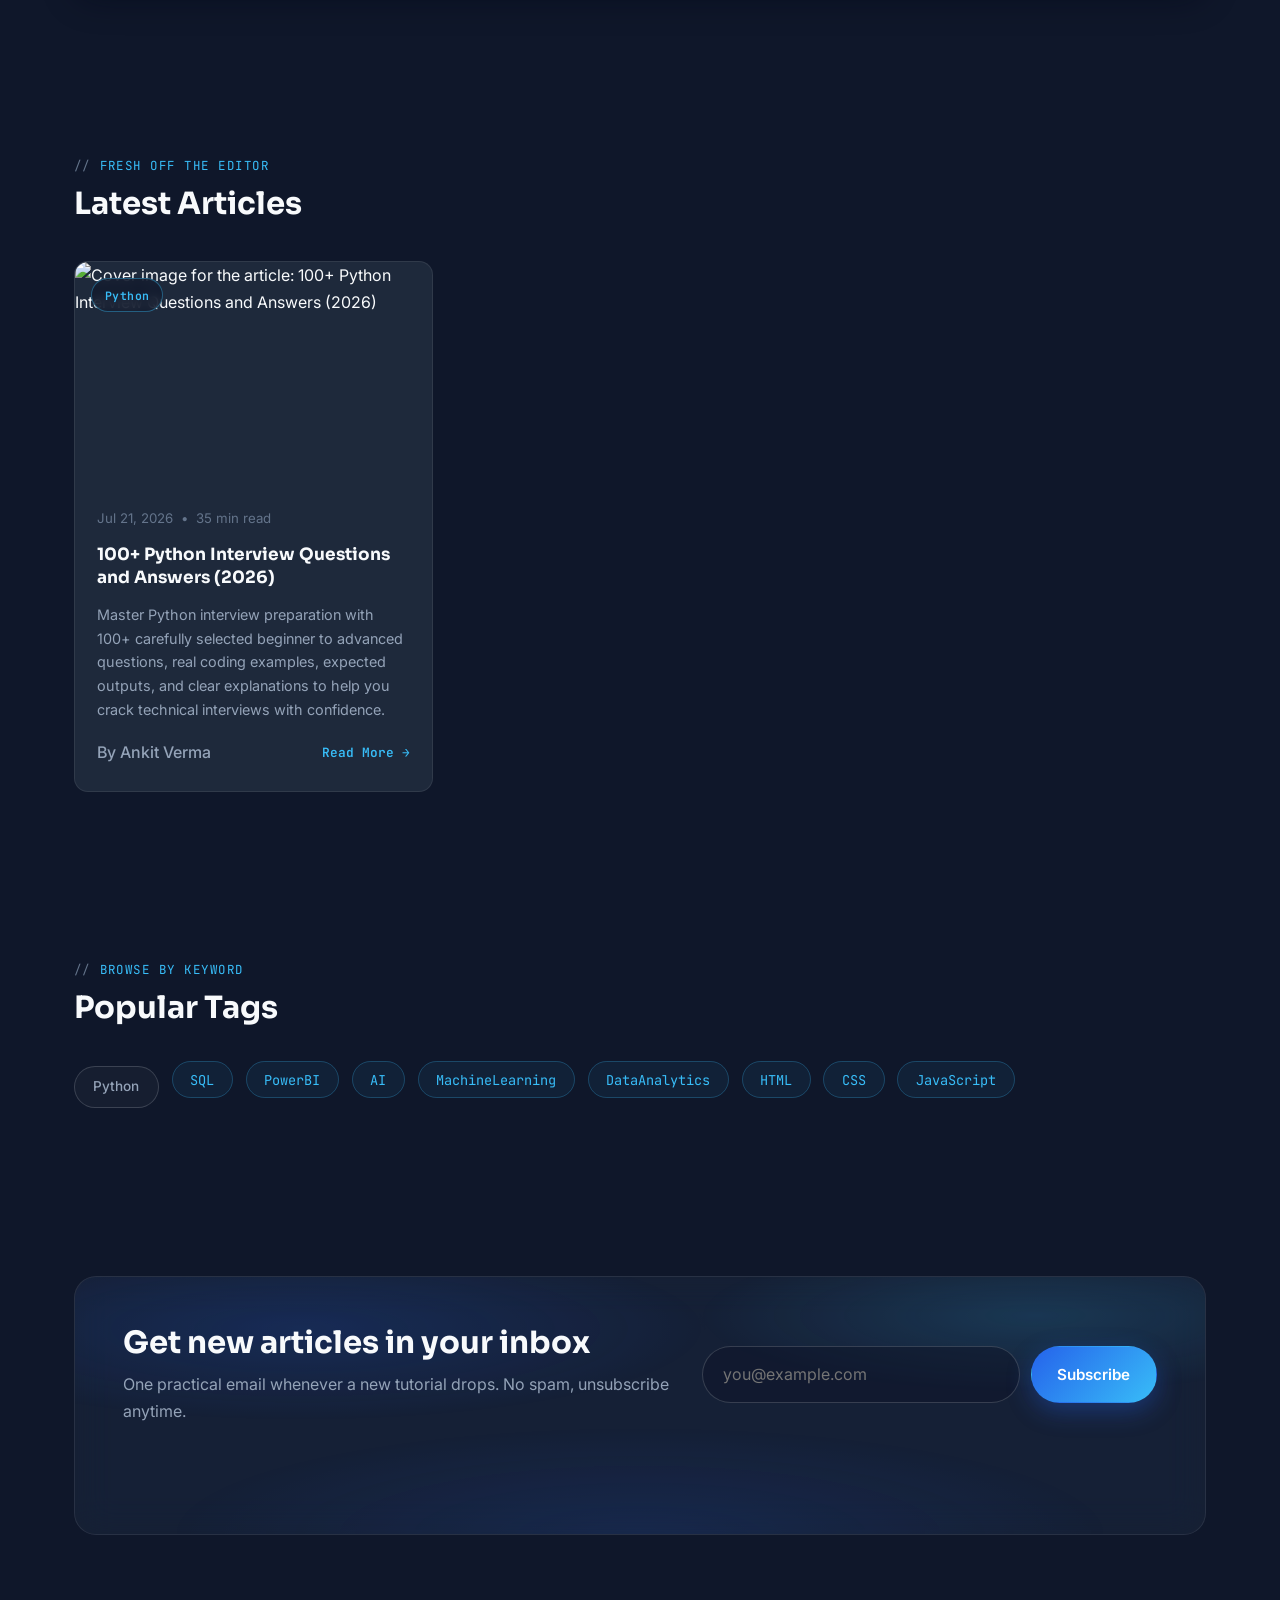
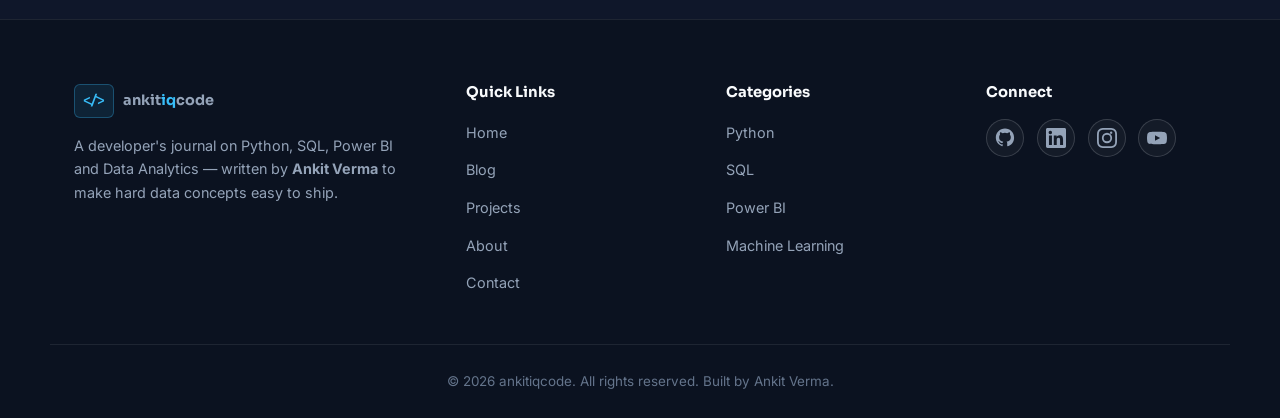
==== commit e9de0f22: "Update portfolio branding to AnkitIQcode" ====
--- a/blog/index.html
+++ b/blog/index.html
@@ -5,27 +5,27 @@
   <meta name="viewport" content="width=device-width, initial-scale=1.0">
 
   <!-- ============ Primary SEO ============ -->
-  <title>CodingWithAnkit Blog — Python, SQL, Power BI & Data Analytics Tutorials</title>
-  <meta name="description" content="CodingWithAnkit Blog by Ankit Verma — in-depth, practical tutorials on Python, SQL, Power BI, Machine Learning, Data Analytics, JavaScript and HTML/CSS for developers and data professionals.">
-  <meta name="keywords" content="CodingWithAnkit, Ankit Verma, Python tutorials, SQL tutorials, Power BI, Machine Learning, Data Analytics, JavaScript, HTML CSS, coding blog, data science blog">
+  <title>ankitiqcode Blog — Python, SQL, Power BI & Data Analytics Tutorials</title>
+  <meta name="description" content="ankitiqcode Blog by Ankit Verma — in-depth, practical tutorials on Python, SQL, Power BI, Machine Learning, Data Analytics, JavaScript and HTML/CSS for developers and data professionals.">
+  <meta name="keywords" content="ankitiqcode, Ankit Verma, Python tutorials, SQL tutorials, Power BI, Machine Learning, Data Analytics, JavaScript, HTML CSS, coding blog, data science blog">
   <meta name="author" content="Ankit Verma">
   <meta name="robots" content="index, follow">
-  <link rel="canonical" href="https://codingwithankit-portfolio.netlify.app/blog/">
+  <link rel="canonical" href="https://ankitiqcode-portfolio.netlify.app/blog/">
 
   <!-- ============ Open Graph ============ -->
   <meta property="og:type" content="website">
-  <meta property="og:site_name" content="CodingWithAnkit">
-  <meta property="og:title" content="CodingWithAnkit Blog — Python, SQL, Power BI & Data Analytics Tutorials">
+  <meta property="og:site_name" content="ankitiqcode">
+  <meta property="og:title" content="ankitiqcode Blog — Python, SQL, Power BI & Data Analytics Tutorials">
   <meta property="og:description" content="Practical, no-fluff tutorials on Python, SQL, Power BI, Machine Learning, Data Analytics, JavaScript and HTML/CSS — written by Ankit Verma.">
-  <meta property="og:url" content="https://codingwithankit-portfolio.netlify.app/blog/">
-  <meta property="og:image" content="https://codingwithankit-portfolio.netlify.app/images/og-image.png">
+  <meta property="og:url" content="https://ankitiqcode-portfolio.netlify.app/blog/">
+  <meta property="og:image" content="https://ankitiqcode-portfolio.netlify.app/images/og-image.png">
   <meta property="og:locale" content="en_US">
 
   <!-- ============ Twitter Cards ============ -->
   <meta name="twitter:card" content="summary_large_image">
-  <meta name="twitter:title" content="CodingWithAnkit Blog — Python, SQL, Power BI & Data Analytics Tutorials">
+  <meta name="twitter:title" content="ankitiqcode Blog — Python, SQL, Power BI & Data Analytics Tutorials">
   <meta name="twitter:description" content="Practical, no-fluff tutorials on Python, SQL, Power BI, Machine Learning, Data Analytics, JavaScript and HTML/CSS — written by Ankit Verma.">
-  <meta name="twitter:image" content="https://codingwithankit-portfolio.netlify.app/assets/og-cover.jpg">
+  <meta name="twitter:image" content="https://ankitiqcode-portfolio.netlify.app/assets/og-cover.jpg">
 
   <!-- ============ Schema Ready (JSON-LD) ============ -->
   <!-- Populate @graph with real post data at build time for rich results -->
@@ -33,16 +33,16 @@
   {
     "@context": "https://schema.org",
     "@type": "Blog",
-    "name": "CodingWithAnkit Blog",
-    "url": "https://codingwithankit-portfolio.netlify.app/blog/",
+    "name": "ankitiqcode Blog",
+    "url": "https://ankitiqcode-portfolio.netlify.app/blog/",
     "author": {
       "@type": "Person",
       "name": "Ankit Verma"
     },
     "publisher": {
       "@type": "Organization",
-      "name": "CodingWithAnkit",
-      "url": "https://codingwithankit-portfolio.netlify.app"
+      "name": "ankitiqcode",
+      "url": "https://ankitiqcode-portfolio.netlify.app"
     },
     "description": "Practical tutorials on Python, SQL, Power BI, Machine Learning, Data Analytics, JavaScript and HTML/CSS."
   }
@@ -66,7 +66,7 @@
     <div class="navbar__inner container">
       <a href="../index.html" class="navbar__logo">
         <span class="navbar__logo-icon" aria-hidden="true">&lt;/&gt;</span>
-        <span class="navbar__logo-text">Coding<span class="text-accent">With</span>Ankit</span>
+        <span class="navbar__logo-text">ankit<span class="text-accent">iq</span>code</span>
       </a>
 
       <nav class="navbar__nav" id="primaryNav" aria-label="Primary">
@@ -102,7 +102,7 @@
 
       <div class="container hero__inner">
         <div class="hero__content">
-          <p class="eyebrow reveal">The CodingWithAnkit Journal</p>
+          <p class="eyebrow reveal">The ankitiqcode Journal</p>
           <h1 id="hero-heading" class="hero__title reveal">
             Code, Query &amp; Analyze —<br> one clear tutorial at a time.
           </h1>
@@ -157,41 +157,67 @@
     </section>
 
     <!-- ================= FEATURED POST ================= -->
-    <section class="section featured container" aria-labelledby="featured-heading">
-      <div class="section__head reveal">
-        <p class="eyebrow">Editor's Pick</p>
-        <h2 id="featured-heading" class="section__title">Featured Article</h2>
-      </div>
-
-      <article class="featured-card glass reveal">
-        <a href="/blog/mastering-sql-window-functions/" class="featured-card__media">
-          <img src="https://images.unsplash.com/photo-1544256718-3bcf237f3974?auto=format&fit=crop&w=1200&q=60"
-               alt="Laptop screen showing SQL query results in a code editor" loading="lazy" width="1200" height="800">
-          <span class="badge badge--category">SQL</span>
+    <!-- ================= FEATURED POST ================= -->
+<section class="section featured container" aria-labelledby="featured-heading">
+  <div class="section__head reveal">
+    <p class="eyebrow">Editor's Pick</p>
+    <h2 id="featured-heading" class="section__title">Featured Article</h2>
+  </div>
+
+  <article class="featured-card glass reveal">
+
+    <a href="python-interview-questions.html" class="featured-card__media">
+      <img
+        src="https://images.unsplash.com/photo-1544256718-3bcf237f3974?auto=format&fit=crop&w=1200&q=60"
+        alt="Python Interview Questions"
+        loading="lazy"
+        width="1200"
+        height="800">
+
+      <span class="badge">Python</span>
+    </a>
+
+    <div class="featured-card__body">
+
+      <div class="post-meta">
+        <span class="post-meta__author">
+          <img
+            class="avatar"
+            src="https://api.dicebear.com/7.x/initials/svg?seed=Ankit%20Verma&backgroundColor=2563EB"
+            alt=""
+            loading="lazy"
+            width="28"
+            height="28">
+          Ankit Verma
+        </span>
+
+        <span>•</span>
+
+        <time datetime="2026-07-21">Jul 21, 2026</time>
+
+        <span>•</span>
+
+        <span>35 min read</span>
+      </div>
+
+      <h3 class="featured-card__title">
+        <a href="python-interview-questions.html">
+          100+ Python Interview Questions and Answers (2026)
         </a>
-        <div class="featured-card__body">
-          <div class="post-meta">
-            <span class="post-meta__author">
-              <img class="avatar" src="https://api.dicebear.com/7.x/initials/svg?seed=Ankit%20Verma&backgroundColor=2563EB" alt="" loading="lazy" width="28" height="28">
-              Ankit Verma
-            </span>
-            <span class="post-meta__dot" aria-hidden="true">•</span>
-            <time class="post-meta__date" datetime="2026-07-14">Jul 14, 2026</time>
-            <span class="post-meta__dot" aria-hidden="true">•</span>
-            <span class="post-meta__read">9 min read</span>
-          </div>
-          <h3 class="featured-card__title">
-            <a href="/blog/mastering-sql-window-functions/">Mastering SQL Window Functions: RANK, LEAD &amp; LAG Explained with Real Queries</a>
-          </h3>
-          <p class="featured-card__desc">
-            Window functions confuse most SQL learners — until they see them solve an actual business
-            problem. This deep-dive breaks down RANK, ROW_NUMBER, LEAD and LAG with datasets you can
-            run yourself.
-          </p>
-          <a href="/blog/mastering-sql-window-functions/" class="btn btn--primary btn--sm">Read More <span aria-hidden="true">→</span></a>
-        </div>
-      </article>
-    </section>
+      </h3>
+
+      <p class="featured-card__desc">
+        Master Python interview preparation with 100+ beginner to advanced interview questions, practical examples, and detailed explanations.
+      </p>
+
+      <a href="python-interview-questions.html" class="btn btn--primary btn--sm">
+        Read More →
+      </a>
+
+    </div>
+
+  </article>
+</section>
 
     <!-- ================= LATEST ARTICLES ================= -->
     <section class="section latest container" id="latest" aria-labelledby="latest-heading">
@@ -212,15 +238,15 @@
         <h2 id="tags-heading" class="section__title">Popular Tags</h2>
       </div>
       <ul class="tag-cloud reveal">
-        <li><a class="tag" href="/blog/tag/python/">#Python</a></li>
-        <li><a class="tag" href="/blog/tag/sql/">#SQL</a></li>
-        <li><a class="tag" href="/blog/tag/powerbi/">#PowerBI</a></li>
-        <li><a class="tag" href="/blog/tag/ai/">#AI</a></li>
-        <li><a class="tag" href="/blog/tag/machine-learning/">#MachineLearning</a></li>
-        <li><a class="tag" href="/blog/tag/data-analytics/">#DataAnalytics</a></li>
-        <li><a class="tag" href="/blog/tag/html/">#HTML</a></li>
-        <li><a class="tag" href="/blog/tag/css/">#CSS</a></li>
-        <li><a class="tag" href="/blog/tag/javascript/">#JavaScript</a></li>
+        <a href="python-interview-questions.html" class="category-chip"> Python</a>
+        <li><a class="tag" href="#">SQL</a></li>
+        <li><a class="tag" href="#">PowerBI</a></li>
+        <li><a class="tag" href="#">AI</a></li>
+        <li><a class="tag" href="#">MachineLearning</a></li>
+        <li><a class="tag" href="#">DataAnalytics</a></li>
+        <li><a class="tag" href="#">HTML</a></li>
+        <li><a class="tag" href="#">CSS</a></li>
+        <li><a class="tag" href="#">JavaScript</a></li>
       </ul>
     </section>
 
@@ -249,7 +275,7 @@
       <div class="footer__col footer__about">
         <a href="../index.html" class="navbar__logo">
           <span class="navbar__logo-icon" aria-hidden="true">&lt;/&gt;</span>
-          <span class="navbar__logo-text">Coding<span class="text-accent">With</span>Ankit</span>
+          <span class="navbar__logo-text">ankit<span class="text-accent">iq</span>code</span>
         </a>
         <p>A developer's journal on Python, SQL, Power BI and Data Analytics — written by
           <strong>Ankit Verma</strong> to make hard data concepts easy to ship.</p>
@@ -269,26 +295,26 @@
       <div class="footer__col">
         <h3>Categories</h3>
         <ul>
-          <li><a href="/blog/tag/python/">Python</a></li>
-          <li><a href="/blog/tag/sql/">SQL</a></li>
-          <li><a href="/blog/tag/powerbi/">Power BI</a></li>
-          <li><a href="/blog/tag/machine-learning/">Machine Learning</a></li>
+          <li><a href="#">Python</a></li>
+          <li><a href="#">SQL</a></li>
+          <li><a href="#">Power BI</a></li>
+          <li><a href="#">Machine Learning</a></li>
         </ul>
       </div>
 
       <div class="footer__col">
         <h3>Connect</h3>
         <div class="footer__socials">
-          <a href="https://github.com/CodingwithAnkit-tech" target="_blank" rel="noopener noreferrer" aria-label="GitHub">
+          <a href="https://github.com/ankitiqcode" target="_blank" rel="noopener noreferrer" aria-label="GitHub">
             <svg width="20" height="20" viewBox="0 0 24 24" fill="currentColor" aria-hidden="true"><path d="M12 .5C5.73.5.98 5.24.98 11.52c0 4.84 3.14 8.94 7.49 10.39.55.1.75-.24.75-.53 0-.26-.01-.94-.02-1.85-3.05.66-3.7-1.47-3.7-1.47-.5-1.27-1.22-1.61-1.22-1.61-.99-.68.08-.67.08-.67 1.1.08 1.68 1.13 1.68 1.13.98 1.68 2.57 1.2 3.2.92.1-.71.38-1.2.7-1.48-2.44-.28-5-1.22-5-5.43 0-1.2.43-2.18 1.13-2.94-.11-.28-.49-1.4.11-2.92 0 0 .92-.3 3.02 1.12a10.5 10.5 0 0 1 5.5 0c2.1-1.42 3.02-1.12 3.02-1.12.6 1.52.22 2.64.11 2.92.7.76 1.13 1.74 1.13 2.94 0 4.22-2.57 5.15-5.02 5.42.39.34.74 1.02.74 2.06 0 1.49-.01 2.68-.01 3.05 0 .29.2.64.76.53 4.34-1.45 7.48-5.55 7.48-10.39C23.02 5.24 18.27.5 12 .5Z"/></svg>
           </a>
-          <a href="https://www.linkedin.com/in/codingwithankit " target="_blank" rel="noopener noreferrer" aria-label="LinkedIn">
+          <a href="https://www.linkedin.com/in/ankitiqcode/" target="_blank" rel="noopener noreferrer" aria-label="LinkedIn">
             <svg width="20" height="20" viewBox="0 0 24 24" fill="currentColor" aria-hidden="true"><path d="M20.45 20.45h-3.56v-5.57c0-1.33-.02-3.04-1.85-3.04-1.86 0-2.15 1.45-2.15 2.94v5.67H9.34V9h3.41v1.56h.05c.48-.9 1.64-1.85 3.38-1.85 3.61 0 4.28 2.38 4.28 5.47v6.27ZM5.34 7.43a2.07 2.07 0 1 1 0-4.13 2.07 2.07 0 0 1 0 4.13ZM7.12 20.45H3.56V9h3.56v11.45ZM22.22 0H1.77C.8 0 0 .78 0 1.75v20.5C0 23.22.8 24 1.77 24h20.45c.98 0 1.78-.78 1.78-1.75V1.75C24 .78 23.2 0 22.22 0Z"/></svg>
           </a>
-          <a href="https://www.instagram.com/instaman_100" target="_blank" rel="noopener noreferrer" aria-label="Instagram">
+          <a href="https://www.instagram.com/ankitiqcode" target="_blank" rel="noopener noreferrer" aria-label="Instagram">
             <svg width="20" height="20" viewBox="0 0 24 24" fill="currentColor" aria-hidden="true"><path d="M12 2.16c3.2 0 3.58.01 4.85.07 1.17.05 1.8.25 2.23.41.56.22.96.48 1.38.9.42.42.68.82.9 1.38.16.42.36 1.06.41 2.23.06 1.27.07 1.65.07 4.85s-.01 3.58-.07 4.85c-.05 1.17-.25 1.8-.41 2.23-.22.56-.48.96-.9 1.38-.42.42-.82.68-1.38.9-.42.16-1.06.36-2.23.41-1.27.06-1.64.07-4.85.07s-3.58-.01-4.85-.07c-1.17-.05-1.8-.25-2.23-.41a3.75 3.75 0 0 1-1.38-.9 3.75 3.75 0 0 1-.9-1.38c-.16-.42-.36-1.06-.41-2.23-.06-1.27-.07-1.65-.07-4.85s.01-3.58.07-4.85c.05-1.17.25-1.8.41-2.23.22-.56.48-.96.9-1.38.42-.42.82-.68 1.38-.9.42-.16 1.06-.36 2.23-.41 1.27-.06 1.65-.07 4.85-.07ZM12 0C8.74 0 8.33.01 7.05.07 5.78.13 4.9.33 4.14.63c-.8.31-1.48.72-2.15 1.4-.68.67-1.09 1.36-1.4 2.15-.3.76-.5 1.64-.56 2.91C.01 8.33 0 8.74 0 12s.01 3.67.07 4.95c.06 1.27.26 2.15.56 2.91.31.8.72 1.48 1.4 2.15.67.68 1.36 1.09 2.15 1.4.76.3 1.64.5 2.91.56C8.33 23.99 8.74 24 12 24s3.67-.01 4.95-.07c1.27-.06 2.15-.26 2.91-.56.8-.31 1.48-.72 2.15-1.4.68-.67 1.09-1.35 1.4-2.15.3-.76.5-1.64.56-2.91.06-1.28.07-1.69.07-4.95s-.01-3.67-.07-4.95c-.06-1.27-.26-2.15-.56-2.91a5.9 5.9 0 0 0-1.4-2.15A5.88 5.88 0 0 0 19.86.63c-.76-.3-1.64-.5-2.91-.56C15.67.01 15.26 0 12 0Zm0 5.84A6.16 6.16 0 1 0 12 18.16 6.16 6.16 0 0 0 12 5.84Zm0 10.16a4 4 0 1 1 0-8 4 4 0 0 1 0 8Zm6.41-10.4a1.44 1.44 0 1 1-2.88 0 1.44 1.44 0 0 1 2.88 0Z"/></svg>
           </a>
-          <a href="https://www.youtube.com/@codingwithankit123" target="_blank" rel="noopener noreferrer" aria-label="YouTube">
+          <a href="https://youtube.com/@ankitiqcode" target="_blank" rel="noopener noreferrer" aria-label="YouTube">
             <svg width="20" height="20" viewBox="0 0 24 24" fill="currentColor" aria-hidden="true"><path d="M23.5 7.19a3.02 3.02 0 0 0-2.12-2.14C19.5 4.5 12 4.5 12 4.5s-7.5 0-9.38.55A3.02 3.02 0 0 0 .5 7.19 31.6 31.6 0 0 0 0 12a31.6 31.6 0 0 0 .5 4.81 3.02 3.02 0 0 0 2.12 2.14C4.5 19.5 12 19.5 12 19.5s7.5 0 9.38-.55a3.02 3.02 0 0 0 2.12-2.14A31.6 31.6 0 0 0 24 12a31.6 31.6 0 0 0-.5-4.81ZM9.6 15.4V8.6L15.8 12l-6.2 3.4Z"/></svg>
           </a>
         </div>
@@ -296,7 +322,7 @@
     </div>
 
     <div class="footer__bottom container">
-      <p>&copy; <span id="year"></span> CodingWithAnkit. All rights reserved. Built by Ankit Verma.</p>
+      <p>&copy; <span id="year"></span> ankitiqcode. All rights reserved. Built by Ankit Verma.</p>
     </div>
   </footer>
 
--- a/blog/style.css
+++ b/blog/style.css
@@ -1,5 +1,5 @@
 /* ==========================================================================
-   CodingWithAnkit — Blog Home
+   ankitiqcode — Blog Home
    Vanilla CSS3 — Design tokens, layout, components, motion
    ========================================================================== */
 
@@ -555,4 +555,220 @@
   .hero{ padding-top: calc(64px + var(--nav-h)); }
   .hero__cta{ flex-direction: column; align-items: stretch; }
   .hero__cta .btn{ justify-content: center; }
-}+}
+
+/* ==========================================================================
+   ARTICLE PAGE ADD-ONS
+   Appended for individual blog article pages (e.g. python-interview-questions.html)
+   Existing rules above this line are untouched. Reuses the same design tokens
+   (--bg, --card, --accent, --radius-*, --t-*, etc.) defined in :root above —
+   no new tokens, no overrides of existing selectors.
+   ========================================================================== */
+
+/* ---------- Reading progress bar ---------- */
+.reading-progress{
+  position: fixed; top: 0; left: 0; width: 100%; height: 3px;
+  background: transparent; z-index: 200;
+}
+.reading-progress__bar{
+  height: 100%; width: 0%;
+  background: var(--grad-primary);
+  transition: width 0.1s linear;
+}
+
+/* ---------- Breadcrumb ---------- */
+.breadcrumb{ padding-top: 18px; }
+.breadcrumb__list{ display: flex; flex-wrap: wrap; gap: .5rem; font-size: .85rem; color: var(--text-faint); }
+.breadcrumb__list a{ color: var(--text-muted); transition: color var(--t-fast) var(--ease); }
+.breadcrumb__list a:hover{ color: var(--accent); }
+.breadcrumb__list li[aria-current="page"]{ color: var(--text); }
+
+/* ---------- Article hero variant ---------- */
+.hero--article{ padding-top: calc(56px + var(--nav-h)); padding-bottom: 40px; }
+.hero__inner--article{ grid-template-columns: 1fr; text-align: left; }
+.badge--static{ position: static; display: inline-flex; margin-bottom: 1rem; }
+.article-meta{ margin-top: 1.4rem; }
+
+.article-hero-image{ margin-top: 8px; margin-bottom: 8px; }
+.article-cover{
+  width: 100%; max-height: 460px; object-fit: cover;
+  border-radius: var(--radius-lg); border: 1px solid var(--border);
+}
+
+/* ---------- Article layout: TOC + content ---------- */
+.article-layout{
+  display: grid;
+  grid-template-columns: 260px 1fr;
+  gap: 3rem;
+  padding-block: 56px;
+  align-items: start;
+}
+
+.toc{
+  position: sticky; top: calc(var(--nav-h) + 20px);
+  border-radius: var(--radius-md);
+  padding: 1.4rem 1.3rem;
+  max-height: calc(100vh - var(--nav-h) - 40px);
+  overflow-y: auto;
+}
+.toc__title{ font-family: var(--font-mono); font-size: .78rem; text-transform: uppercase; letter-spacing: .08em; color: var(--text-faint); margin-bottom: .8rem; }
+.toc__list{ display: flex; flex-direction: column; gap: .55rem; counter-reset: toc; }
+.toc__list li{ font-size: .88rem; }
+.toc__list a{ color: var(--text-muted); transition: color var(--t-fast) var(--ease); }
+.toc__list a:hover{ color: var(--accent); }
+.toc__list a.is-active{ color: var(--accent); font-weight: 600; }
+
+/* ---------- Article typography ---------- */
+.article-content h2{
+  font-size: clamp(1.35rem, 2vw, 1.7rem);
+  margin-top: 2.6rem;
+  margin-bottom: 1.2rem;
+  padding-bottom: .6rem;
+  border-bottom: 1px solid var(--border);
+}
+.article-content h2:first-of-type{ margin-top: 0; }
+.article-content h3{ font-size: 1.05rem; margin: 0; }
+.article-lede{ font-size: 1.05rem; color: var(--text-muted); margin-bottom: 1.6rem; }
+.article-content p{ color: var(--text); margin-bottom: .9rem; }
+.article-content code{
+  font-family: var(--font-mono); font-size: .86em;
+  background: rgba(56,189,248,0.08); color: var(--accent);
+  padding: .1rem .4rem; border-radius: 5px;
+}
+
+/* ---------- Callouts ---------- */
+.callout{
+  border-radius: var(--radius-md);
+  padding: 1rem 1.2rem;
+  margin: 1.2rem 0;
+  font-size: .92rem;
+  border: 1px solid var(--border);
+  background: rgba(248,250,252,0.03);
+}
+.callout--tip{ border-color: rgba(56,189,248,0.35); background: rgba(56,189,248,0.06); }
+.callout--note{ border-color: var(--border-strong); }
+.callout--warning{ border-color: rgba(245,158,11,0.4); background: rgba(245,158,11,0.08); }
+
+/* ---------- Tables ---------- */
+.article-table{
+  width: 100%; border-collapse: collapse; margin: 1.2rem 0;
+  font-size: .9rem; border-radius: var(--radius-md); overflow: hidden;
+}
+.article-table th, .article-table td{
+  padding: .7rem 1rem; text-align: left; border-bottom: 1px solid var(--border);
+}
+.article-table th{ background: rgba(248,250,252,0.04); color: var(--text); font-family: var(--font-display); }
+.article-table td{ color: var(--text-muted); }
+
+/* ---------- Question cards ---------- */
+.qa-section{ margin-bottom: 1rem; }
+.question-card{
+  background: var(--card);
+  border: 1px solid var(--border);
+  border-radius: var(--radius-md);
+  padding: 1.5rem 1.6rem;
+  margin-bottom: 1.4rem;
+}
+.question-card__head{
+  display: flex; align-items: center; justify-content: space-between; gap: 1rem;
+  margin-bottom: .8rem;
+}
+.difficulty-badge{
+  font-family: var(--font-mono); font-size: .72rem; font-weight: 600;
+  padding: .3rem .7rem; border-radius: var(--radius-pill); white-space: nowrap;
+}
+.difficulty-badge--easy{ background: rgba(74,222,128,0.12); color: #4ADE80; border: 1px solid rgba(74,222,128,0.3); }
+.difficulty-badge--medium{ background: rgba(245,158,11,0.12); color: #F59E0B; border: 1px solid rgba(245,158,11,0.3); }
+.difficulty-badge--hard{ background: rgba(248,113,113,0.12); color: #F87171; border: 1px solid rgba(248,113,113,0.3); }
+
+.output-label{ font-family: var(--font-mono); font-size: .74rem; text-transform: uppercase; letter-spacing: .06em; color: var(--text-faint); margin: .8rem 0 .3rem; }
+.output-block{
+  background: var(--bg-soft); border: 1px solid var(--border); border-radius: var(--radius-sm);
+  padding: .8rem 1rem; font-family: var(--font-mono); font-size: .85rem; color: #C7D8F5;
+  white-space: pre-wrap; overflow-x: auto;
+}
+.explanation{ margin-top: .8rem; font-size: .92rem; color: var(--text-muted); }
+
+/* ---------- Code blocks ---------- */
+.code-block{
+  border-radius: var(--radius-md); overflow: hidden; border: 1px solid var(--border);
+  margin: 1rem 0; background: var(--bg-soft);
+}
+.code-block__header{
+  display: flex; align-items: center; justify-content: space-between;
+  padding: .6rem 1rem; border-bottom: 1px solid var(--border); background: rgba(255,255,255,0.02);
+}
+.code-block__lang{ font-family: var(--font-mono); font-size: .74rem; color: var(--text-faint); text-transform: uppercase; letter-spacing: .06em; }
+.code-block__copy{ padding: .3rem .8rem; font-size: .74rem; }
+.code-block__copy.is-copied{ background: rgba(74,222,128,0.15); border-color: rgba(74,222,128,0.4); color: #4ADE80; }
+.code-block__pre{ margin: 0; padding: 1rem 1.2rem; overflow-x: auto; counter-reset: line; position: relative; }
+.code-block__code{
+  font-family: var(--font-mono); font-size: .86rem; line-height: 1.9; color: #C7D8F5;
+  display: block; white-space: pre; padding-left: 2.4rem;
+}
+.code-block__pre code{ background: none; color: inherit; padding: 0; }
+
+/* ---------- Tips list ---------- */
+.tips-list{ display: flex; flex-direction: column; gap: .7rem; padding-left: 1.2rem; list-style: disc; color: var(--text-muted); }
+
+/* ---------- Quick navigation ---------- */
+.quick-nav{
+  display: flex; align-items: center; justify-content: space-between; gap: 1rem;
+  padding-block: 1.6rem; border-top: 1px solid var(--border); border-bottom: 1px solid var(--border);
+  flex-wrap: wrap;
+}
+.quick-nav__link{ display: flex; flex-direction: column; gap: .2rem; max-width: 260px; }
+.quick-nav__link--next{ text-align: right; margin-left: auto; }
+.quick-nav__label{ font-family: var(--font-mono); font-size: .72rem; color: var(--text-faint); text-transform: uppercase; }
+.quick-nav__title{ font-size: .9rem; color: var(--text-muted); transition: color var(--t-fast) var(--ease); }
+.quick-nav__link:hover .quick-nav__title{ color: var(--accent); }
+
+/* ---------- Share row ---------- */
+.share-row{ display: flex; align-items: center; gap: 1rem; padding-block: 1.6rem; flex-wrap: wrap; }
+.share-row__label{ font-size: .88rem; color: var(--text-muted); }
+.share-row__copy{
+  width: 38px; height: 38px; border-radius: 50%; display: inline-flex; align-items: center; justify-content: center;
+  background: rgba(248,250,252,0.04); border: 1px solid var(--border-strong); color: var(--text-muted);
+  cursor: pointer; transition: all var(--t-fast) var(--ease);
+}
+.share-row__copy:hover{ color: #fff; background: var(--grad-primary); border-color: transparent; transform: translateY(-3px); }
+.share-row__copy.is-copied{ color: #4ADE80; border-color: rgba(74,222,128,0.4); }
+
+/* ---------- Author bio ---------- */
+.author-bio{
+  display: flex; gap: 1.4rem; padding: 1.8rem; border-radius: var(--radius-lg); margin-block: 2rem;
+}
+.author-bio__photo{ width: 88px; height: 88px; border-radius: 50%; object-fit: cover; border: 2px solid var(--border-strong); flex-shrink: 0; }
+.author-bio__body h3{ font-size: 1.1rem; margin-bottom: .5rem; }
+.author-bio__body p{ color: var(--text-muted); font-size: .92rem; margin-bottom: 1rem; }
+.author-bio__skills{ display: flex; flex-wrap: wrap; gap: .5rem; margin-bottom: 1rem; }
+.author-bio__links{ display: flex; flex-wrap: wrap; gap: .7rem; }
+
+/* ---------- FAQ accordion ---------- */
+.faq-list{ display: flex; flex-direction: column; gap: .8rem; }
+.faq-item{ border-radius: var(--radius-md); overflow: hidden; }
+.faq-item__q{
+  width: 100%; display: flex; align-items: center; justify-content: space-between; gap: 1rem;
+  background: none; border: none; text-align: left; cursor: pointer;
+  padding: 1.1rem 1.3rem; font-size: .96rem; font-weight: 600; color: var(--text);
+}
+.faq-item__icon{ font-family: var(--font-mono); color: var(--accent); font-size: 1.2rem; transition: transform var(--t-fast) var(--ease); }
+.faq-item__q[aria-expanded="true"] .faq-item__icon{ transform: rotate(45deg); }
+.faq-item__a{ max-height: 0; overflow: hidden; transition: max-height var(--t-med) var(--ease); }
+.faq-item__a p{ padding: 0 1.3rem 1.2rem; color: var(--text-muted); font-size: .9rem; }
+
+/* ---------- Comments placeholder ---------- */
+.comments-placeholder{ padding-block: 56px; }
+.comments-placeholder__box{ border-radius: var(--radius-md); padding: 2rem; text-align: center; color: var(--text-muted); }
+
+/* ---------- Article page responsive ---------- */
+@media (max-width: 1024px){
+  .article-layout{ grid-template-columns: 1fr; }
+  .toc{ position: static; max-height: none; }
+  .author-bio{ flex-direction: column; align-items: flex-start; }
+}
+@media (max-width: 760px){
+  .quick-nav{ flex-direction: column; align-items: flex-start; }
+  .quick-nav__link--next{ text-align: left; margin-left: 0; }
+}
+/* ========================== END ARTICLE PAGE ADD-ONS ========================== */
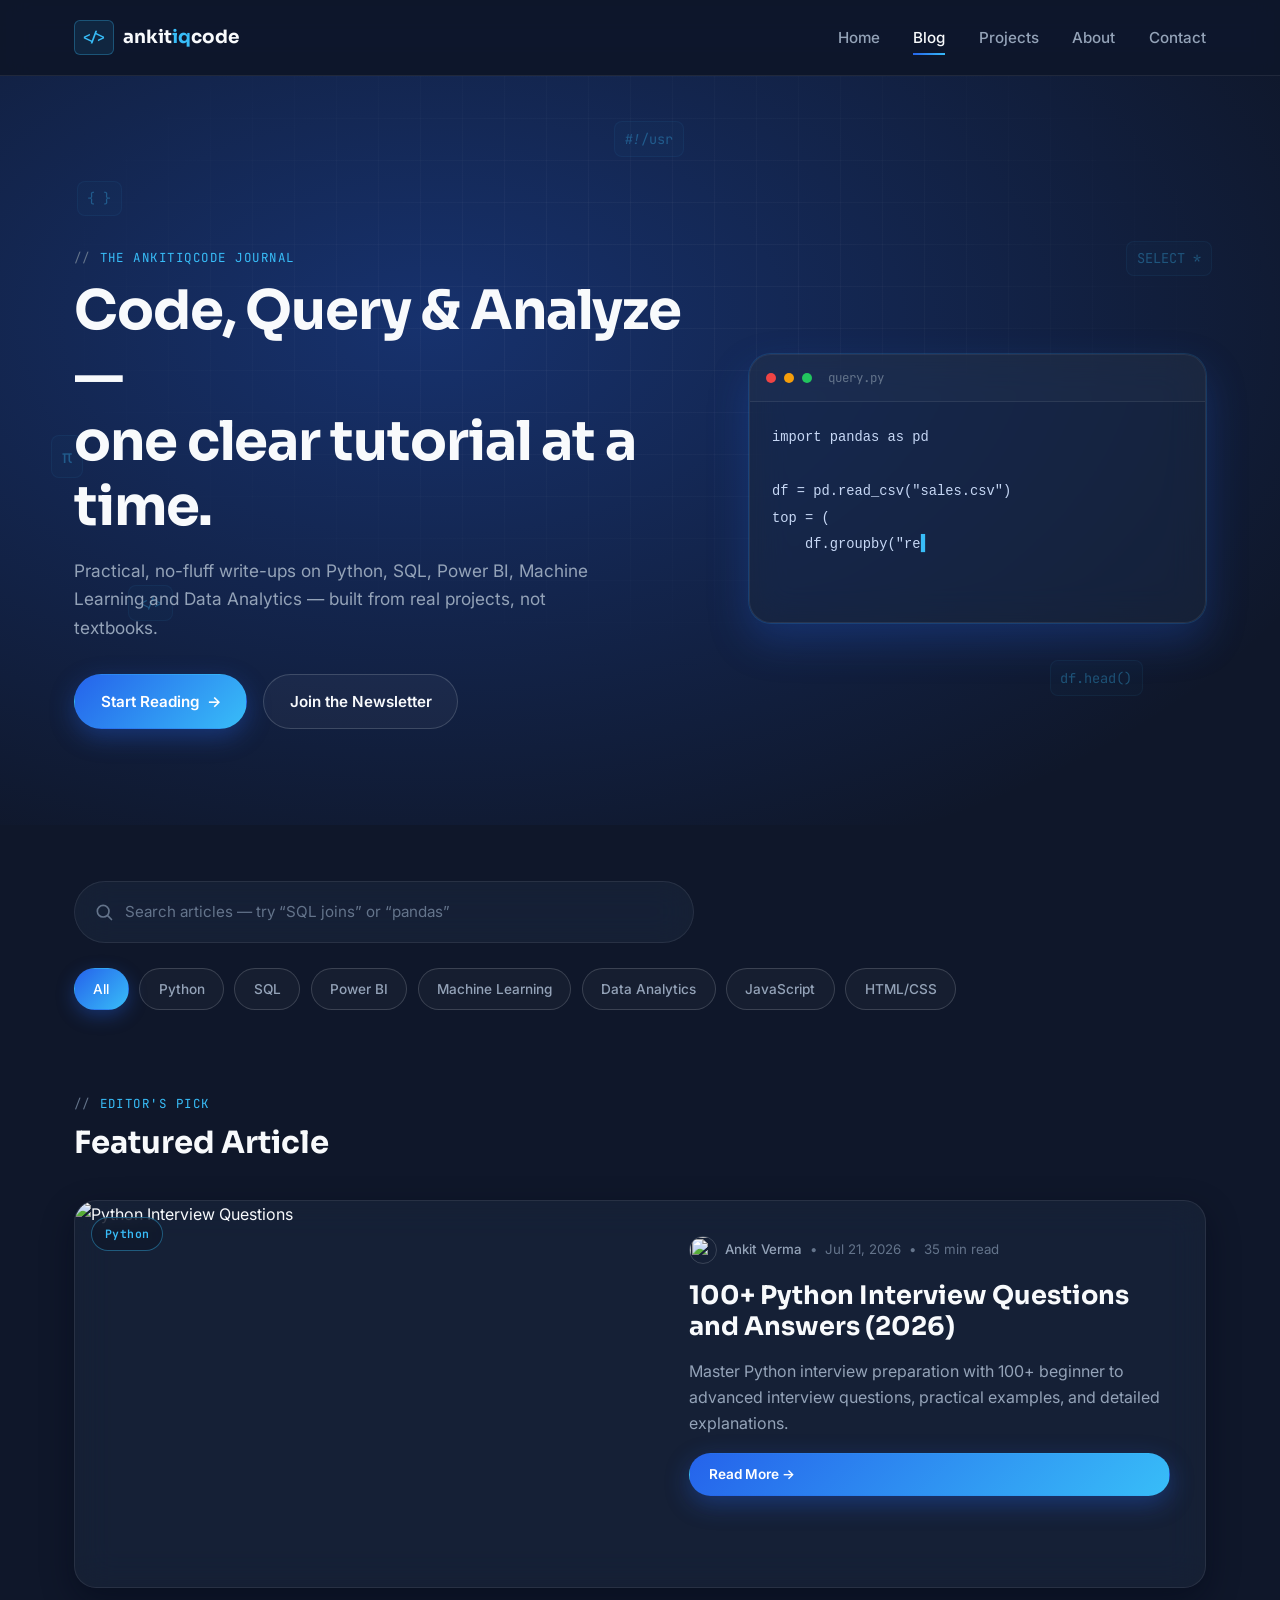
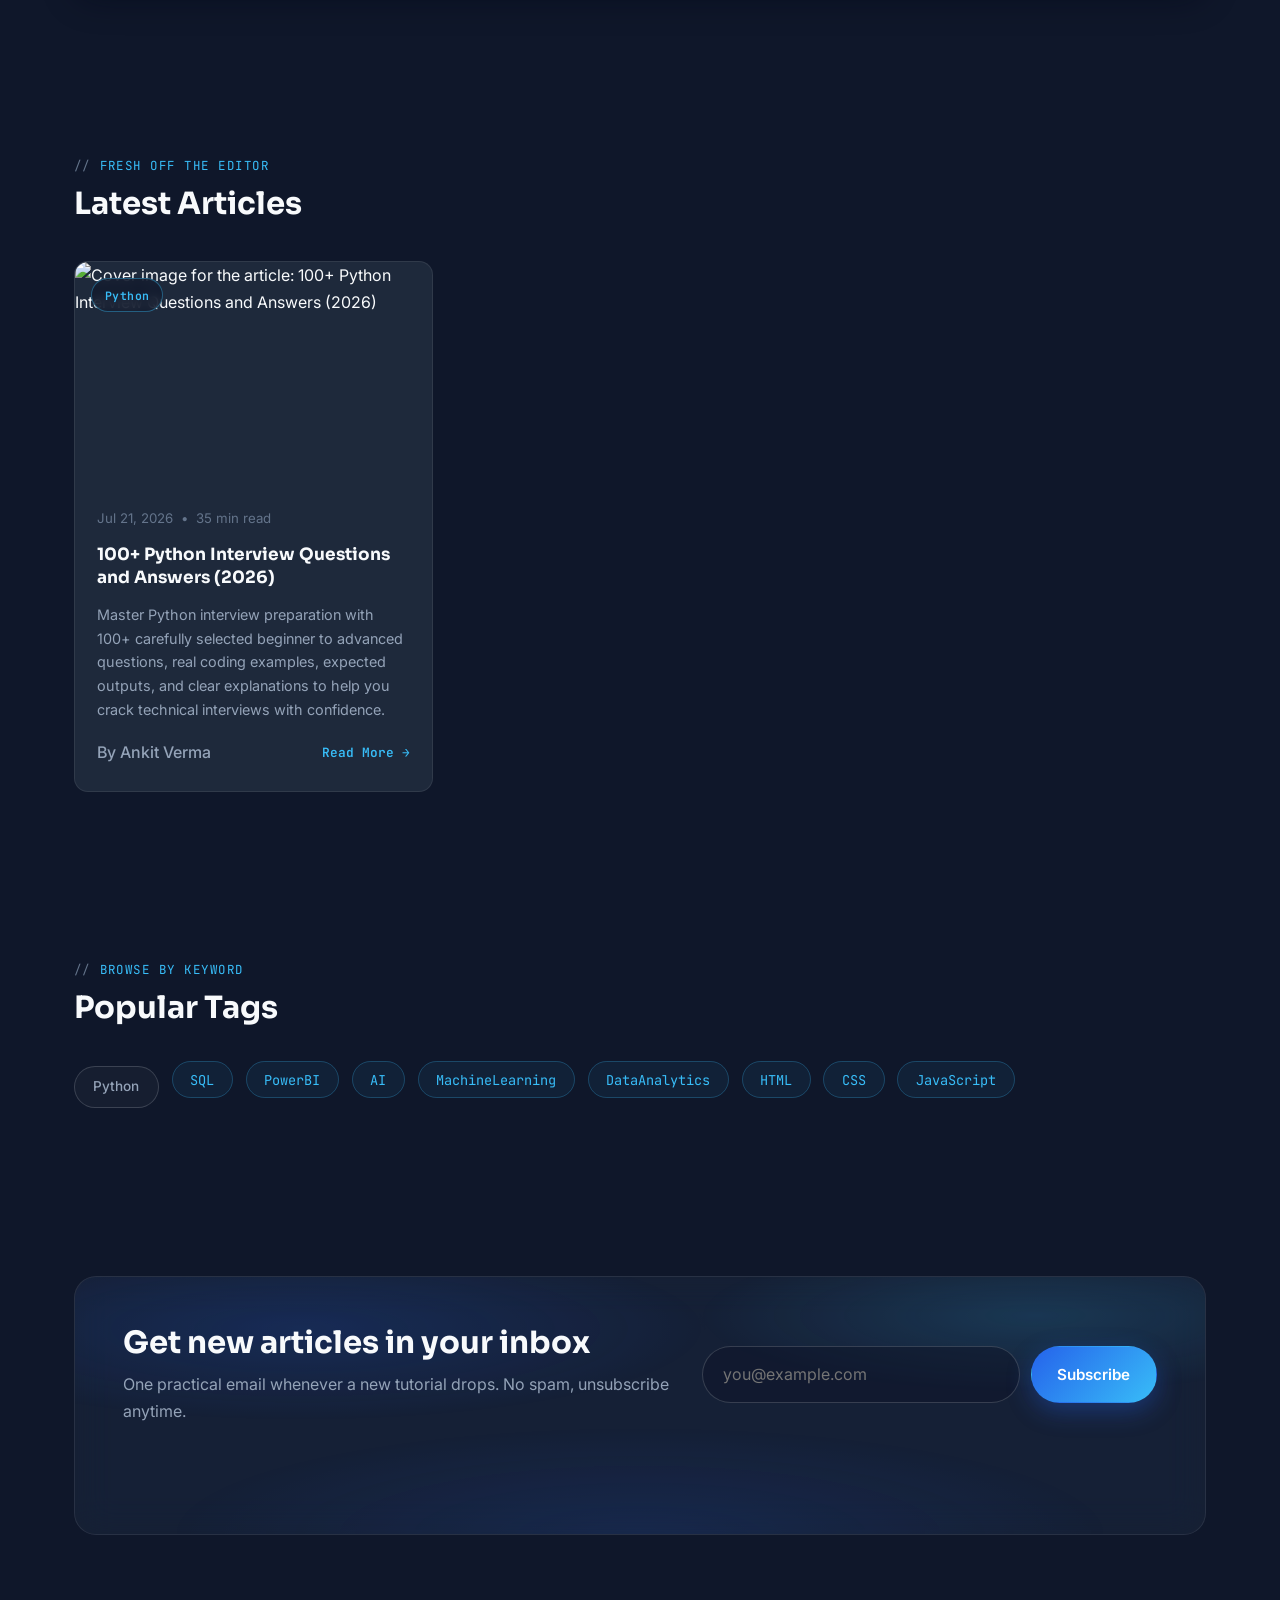
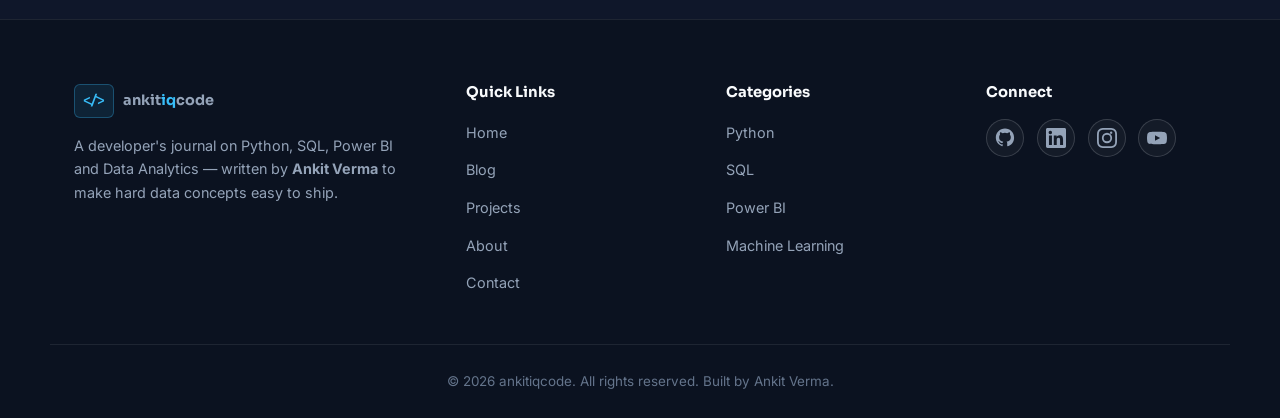
==== commit 7c6daa00: "Add favicon" ====
--- a/blog/index.html
+++ b/blog/index.html
@@ -10,6 +10,7 @@
   <meta name="keywords" content="ankitiqcode, Ankit Verma, Python tutorials, SQL tutorials, Power BI, Machine Learning, Data Analytics, JavaScript, HTML CSS, coding blog, data science blog">
   <meta name="author" content="Ankit Verma">
   <meta name="robots" content="index, follow">
+  <link rel="icon" type="image/x-icon" href="/favicon.ico">
   <link rel="canonical" href="https://ankitiqcode-portfolio.netlify.app/blog/">
 
   <!-- ============ Open Graph ============ -->
